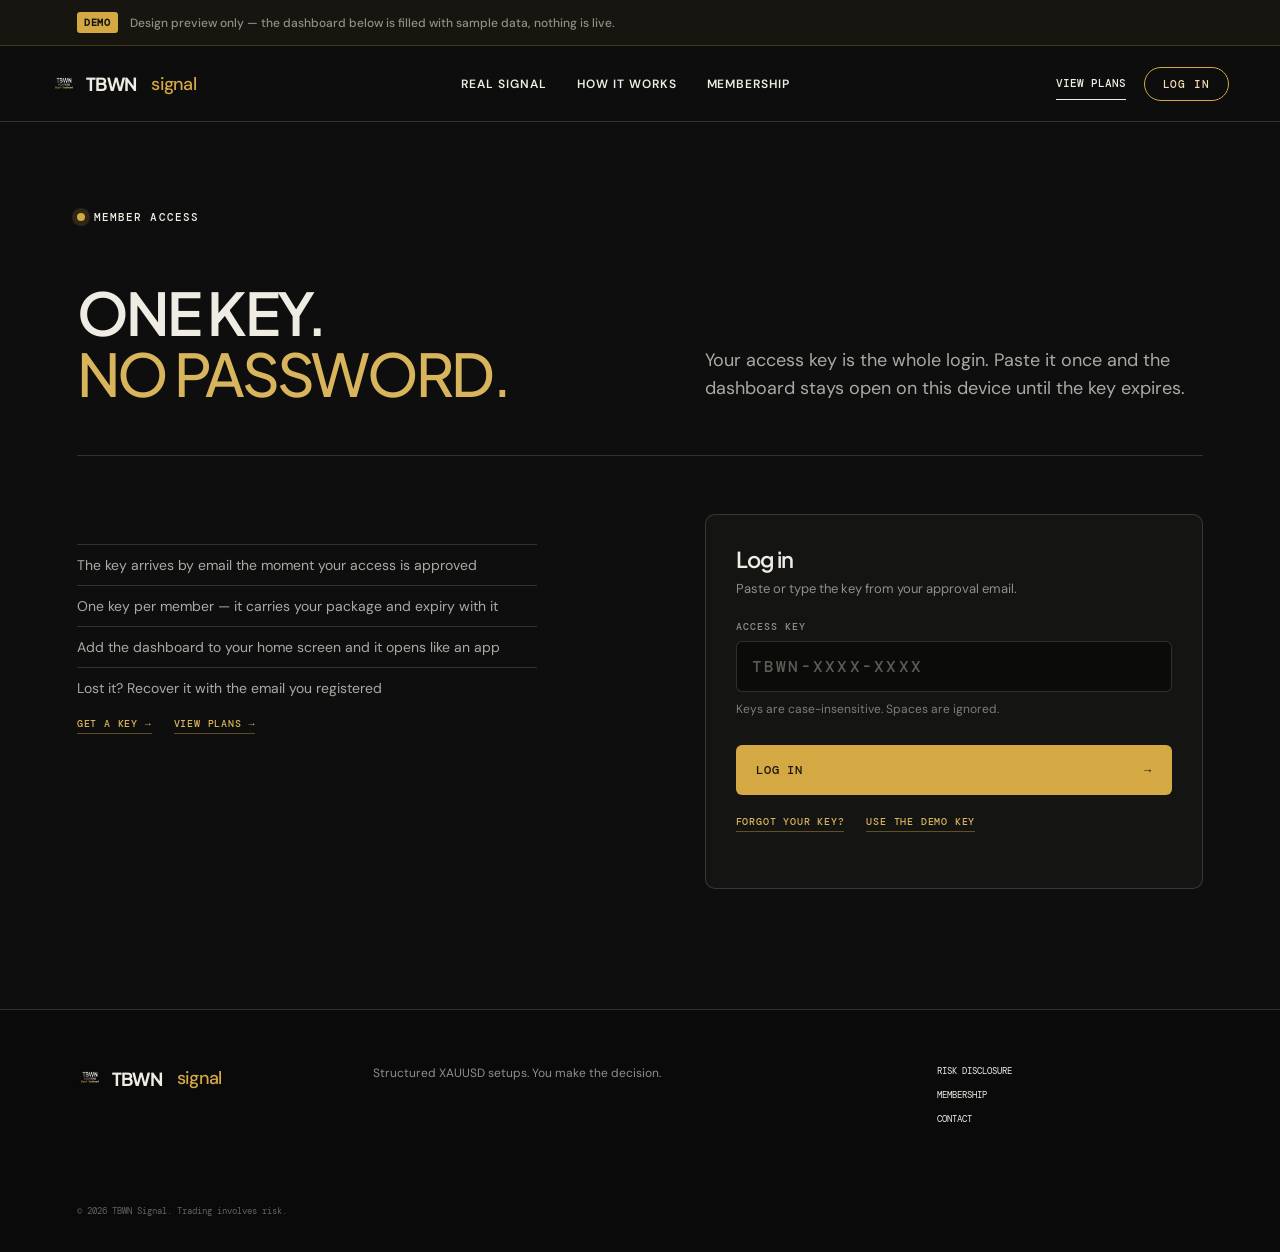
==== access/index.html @ bebda0f0 "feat: member-facing demo pages in the same design language Adds /access (key log-in → the member con" ====
<!doctype html>
<html lang="en">
<head>
  <meta charset="utf-8">
  <meta name="viewport" content="width=device-width, initial-scale=1">
  <meta name="robots" content="noindex">
  <meta name="description" content="Member access to the TBWN Signal dashboard — one key, no password.">
  <title>Member Access — TBWN Signal</title>
  <link rel="preconnect" href="https://fonts.googleapis.com">
  <link rel="preconnect" href="https://fonts.gstatic.com" crossorigin>
  <link rel="stylesheet" href="https://fonts.googleapis.com/css2?family=DM+Mono:wght@400;500&family=DM+Sans:wght@400;500&family=Newsreader:ital@0;1&family=Plus+Jakarta+Sans:wght@500;600;700&display=swap">
  <link rel="stylesheet" href="../assets/site.css">
<style>
/* ── the member console ─────────────────────────────────────────────────────
   Gold stays the chrome accent, exactly as on the landing. Inside the console
   colour carries meaning instead: emerald = live / target reached, red = stop,
   so a member reads outcome before they read words. */
:root{--live:#3ddc97;--stop:#e0644f}
.gate{display:grid;grid-template-columns:1.05fr .95fr;gap:6vw;align-items:start;margin-top:58px}
.gate-copy ul{list-style:none;padding:0;margin:30px 0 0;display:grid;gap:11px;max-width:460px}
.gate-copy li{border-top:1px solid var(--line);padding-top:11px;font-size:14px;color:#a9aba3}
.console{margin-top:16px;border:1px solid var(--line);border-radius:12px;overflow:hidden;background:#0c0c0b}
.console-top{display:flex;align-items:center;justify-content:space-between;gap:18px;padding:16px 20px;border-bottom:1px solid var(--line);font:400 10px DM Mono,monospace;color:#7d7f76}
.console-top b{display:flex;align-items:center;gap:9px;font:600 13px 'Plus Jakarta Sans',sans-serif;letter-spacing:-.02em;color:#efece3}
.console-top b i{width:7px;height:7px;border-radius:50%;background:var(--live);box-shadow:0 0 0 4px rgba(61,220,151,.16)}
.tabs{display:flex;gap:8px;padding:14px 20px;border-bottom:1px solid var(--line);overflow-x:auto}
.tabs button{white-space:nowrap;background:transparent;border:1px solid var(--line);border-radius:999px;padding:9px 17px;font:500 10px DM Mono,monospace;letter-spacing:.08em;text-transform:uppercase;color:#8e9087;cursor:pointer}
.tabs button[aria-selected=true]{background:#d4a843;border-color:#d4a843;color:#17150f}
.panel{display:none;padding:30px 24px 36px}
.panel.open{display:block}
.panel-head{display:flex;align-items:flex-end;justify-content:space-between;gap:20px;flex-wrap:wrap}
.panel-head span{font:500 10px DM Mono,monospace;letter-spacing:.1em;color:#8e9087}
.panel-head h2{font-family:'Plus Jakarta Sans',sans-serif;font-size:26px;letter-spacing:-.035em;font-weight:600;margin:10px 0 0}
.pill-sell{background:rgba(224,100,79,.14);border:1px solid rgba(224,100,79,.5);color:var(--stop);border-radius:999px;padding:7px 15px;font:500 10px DM Mono,monospace;letter-spacing:.1em}
.price-row{display:flex;align-items:flex-end;justify-content:space-between;gap:24px;flex-wrap:wrap;margin-top:28px;padding-bottom:24px;border-bottom:1px solid var(--line)}
.price-row b{display:block;font:500 10px DM Mono,monospace;letter-spacing:.1em;color:#8e9087}
.price-row strong{display:block;margin-top:12px;font-family:'Plus Jakarta Sans',sans-serif;font-size:clamp(40px,5vw,60px);font-weight:600;letter-spacing:-.045em}
.price-row .pips strong{color:var(--live);text-align:right}
.rail{margin-top:30px}
.rail-track{position:relative;height:3px;background:#24241f;border-radius:3px}
.rail-fill{position:absolute;inset:0 62% 0 0;background:var(--live);border-radius:3px}
.rail-track i{position:absolute;top:50%;width:2px;height:11px;background:#3a3a33;transform:translate(-50%,-50%)}
.rail-track i.now{width:13px;height:13px;border-radius:50%;background:#efece3;box-shadow:0 0 0 4px rgba(239,236,227,.12)}
.rail-track i.hit{background:var(--live)}
.rail-track i.stop{background:var(--stop)}
.rail-labels{position:relative;height:14px;margin-top:14px;font:400 9px DM Mono,monospace;color:#7d7f76}
.rail-labels span{position:absolute;transform:translateX(-50%);white-space:nowrap}
.rail-labels span:first-child{transform:none}
.rail-labels span:last-child{transform:translateX(-100%)}
.rail-labels span.hit{color:var(--live)}
.rail-labels span.stop{color:var(--stop)}
.be-note{display:flex;align-items:center;gap:11px;margin-top:26px;border:1px solid rgba(212,168,67,.4);background:rgba(212,168,67,.08);border-radius:8px;padding:14px 16px}
.be-note b{font:500 11px DM Mono,monospace;letter-spacing:.08em;color:#e2bf72}
.be-note small{color:#8e9087;font-size:12px}
.levels{margin:30px 0 0}
.levels div{display:flex;justify-content:space-between;align-items:baseline;gap:18px;padding:15px 0;border-bottom:1px solid var(--line)}
.levels dt{font:500 10px DM Mono,monospace;letter-spacing:.1em;color:#8e9087}
.levels dd{margin:0;text-align:right;font-family:'Plus Jakarta Sans',sans-serif;font-size:21px;font-weight:600;letter-spacing:-.03em;font-variant-numeric:tabular-nums}
.levels dd small{display:block;margin-top:5px;font:400 10px DM Mono,monospace;letter-spacing:.04em;color:#7d7f76}
.levels dd.hit{color:var(--live)}
.levels dd.stop{color:var(--stop)}
.stat-grid{display:grid;grid-template-columns:1fr 1fr;border:1px solid var(--line);border-radius:10px;margin-top:26px;overflow:hidden}
.stat-grid article{padding:24px 22px;border-right:1px solid var(--line)}
.stat-grid article:last-child{border-right:0}
.stat-grid b{font:500 10px DM Mono,monospace;letter-spacing:.1em;color:#8e9087}
.stat-grid strong{display:block;margin-top:12px;font-family:'Plus Jakarta Sans',sans-serif;font-size:clamp(34px,4vw,48px);font-weight:600;letter-spacing:-.045em}
.stat-grid strong.gold{color:#d8b45c}
.mini-grid{display:grid;grid-template-columns:repeat(4,1fr);border:1px solid var(--line);border-top:0;border-radius:0 0 10px 10px;margin-top:-10px;overflow:hidden}
.mini-grid article{padding:18px 20px;border-right:1px solid var(--line)}
.mini-grid article:last-child{border-right:0}
.mini-grid b{font:500 9px DM Mono,monospace;letter-spacing:.1em;color:#8e9087}
.mini-grid strong{display:block;margin-top:8px;font-family:'Plus Jakarta Sans',sans-serif;font-size:24px;font-weight:600;letter-spacing:-.03em}
.mini-grid strong.live{color:var(--live)}
.mini-grid strong.stop{color:var(--stop)}
.bars{margin-top:34px}
.bars h3,.history h3{font:500 10px DM Mono,monospace;letter-spacing:.1em;color:#8e9087;margin:0 0 18px;text-transform:uppercase}
.bar{margin-bottom:15px}
.bar-top{display:flex;justify-content:space-between;font:400 11px DM Mono,monospace;color:#a9aba3}
.bar-track{margin-top:7px;height:4px;background:#1d1d19;border-radius:4px;overflow:hidden}
.bar-track span{display:block;height:100%;background:var(--live);border-radius:4px}
.bar-track span.stop{background:var(--stop)}
.history{margin-top:38px;border-top:1px solid var(--line);padding-top:26px}
.history>div{display:grid;grid-template-columns:64px 1fr auto;gap:18px;align-items:center;padding:13px 0;border-bottom:1px solid var(--line)}
.history i{font:500 9px DM Mono,monospace;letter-spacing:.08em;text-align:center;border:1px solid var(--line);border-radius:4px;padding:5px 0;color:#a9aba3;font-style:normal}
.history b{font:600 14px 'Plus Jakarta Sans',sans-serif}
.history small{display:block;margin-top:3px;font:400 10px DM Mono,monospace;color:#7d7f76}
.history em{font-style:normal;font-family:'Plus Jakarta Sans',sans-serif;font-weight:600;font-size:16px;font-variant-numeric:tabular-nums;color:var(--live)}
.history em.flat{color:#7d7f76}
.planner{display:grid;grid-template-columns:.9fr 1.1fr;gap:5vw;margin-top:28px}
.planner-out{border:1px solid var(--line);border-radius:10px;padding:26px 24px;background:#0f0f0e;align-self:start}
.planner-out div{display:flex;justify-content:space-between;align-items:baseline;gap:16px;padding:14px 0;border-bottom:1px solid var(--line)}
.planner-out div:last-child{border-bottom:0}
.planner-out dt{font:500 10px DM Mono,monospace;letter-spacing:.1em;color:#8e9087}
.planner-out dd{margin:0;font-family:'Plus Jakarta Sans',sans-serif;font-size:22px;font-weight:600;letter-spacing:-.03em;font-variant-numeric:tabular-nums}
.planner-out dd.gold{color:#d8b45c;font-size:32px}
.account-grid{display:grid;grid-template-columns:repeat(3,1fr);border:1px solid var(--line);border-radius:10px;overflow:hidden;margin-top:28px}
.account-grid article{padding:22px;border-right:1px solid var(--line)}
.account-grid article:last-child{border-right:0}
.account-grid b{font:500 10px DM Mono,monospace;letter-spacing:.1em;color:#8e9087}
.account-grid strong{display:block;margin-top:12px;font-family:'Plus Jakarta Sans',sans-serif;font-size:22px;font-weight:600;letter-spacing:-.03em}
.key-row{display:flex;align-items:center;gap:14px;flex-wrap:wrap;margin-top:26px;border:1px solid var(--line);border-radius:10px;padding:18px 20px;background:#0f0f0e}
.key-row code{font:500 17px DM Mono,monospace;letter-spacing:.2em;color:#f0dcae}
.key-row button{margin-left:auto}
.switch-row{display:flex;align-items:center;justify-content:space-between;gap:20px;flex-wrap:wrap;margin-top:18px;border:1px solid var(--line);border-radius:10px;padding:18px 20px}
.switch-row p{margin:0;font-size:13px;color:#8e9087;max-width:440px}
.switch{position:relative;width:52px;height:28px;border-radius:999px;background:#24241f;border:1px solid var(--line);cursor:pointer}
.switch:after{content:'';position:absolute;top:3px;left:3px;width:20px;height:20px;border-radius:50%;background:#7d7f76;transition:.18s}
.switch[aria-checked=true]{background:rgba(61,220,151,.2);border-color:rgba(61,220,151,.55)}
.switch[aria-checked=true]:after{left:27px;background:var(--live)}
@media(max-width:900px){.gate,.planner{grid-template-columns:1fr;gap:34px}.stat-grid,.account-grid{grid-template-columns:1fr}.stat-grid article,.account-grid article{border-right:0;border-bottom:1px solid var(--line)}.mini-grid{grid-template-columns:1fr 1fr}.mini-grid article:nth-child(2){border-right:0}.panel{padding:24px 18px 30px}}
</style>
</head>
<body>
  <div class="demo-strip"><b>DEMO</b> <span>Design preview only — the dashboard below is filled with sample data, nothing is live.</span></div>
  <header class="site-header">
    <a class="brand" href="../" aria-label="TBWN home"><img src="../assets/tbwn-logo-nav.png" alt=""> TBWN<span>signal</span></a>
    <nav aria-label="Main navigation">
      <a href="../#signal">Real signal</a><a href="../#process">How it works</a><a href="../membership/">Membership</a>
    </nav>
    <div class="nav-actions">
      <a class="nav-cta" href="../#plans">View plans</a>
      <a class="nav-login" href="./">Log in</a>
    </div>
  </header>

  <main class="page">
    <!-- ── the gate ─────────────────────────────────────────────────────── -->
    <section id="gate">
      <div class="page-head">
        <div>
          <div class="eyebrow"><i></i> MEMBER ACCESS</div>
          <h1>ONE KEY.<br><em>NO PASSWORD.</em></h1>
        </div>
        <p>Your access key is the whole login. Paste it once and the dashboard stays open on this device until the key expires.</p>
      </div>

      <div class="gate">
        <div class="gate-copy">
          <ul>
            <li>The key arrives by email the moment your access is approved</li>
            <li>One key per member — it carries your package and expiry with it</li>
            <li>Add the dashboard to your home screen and it opens like an app</li>
            <li>Lost it? Recover it with the email you registered</li>
          </ul>
          <div class="inline-links">
            <a href="../membership/">Get a key →</a>
            <a href="../#plans">View plans →</a>
          </div>
        </div>

        <form class="card" id="login">
          <h2>Log in</h2>
          <p>Paste or type the key from your approval email.</p>
          <div class="field">
            <label for="key">Access key</label>
            <input class="mono" id="key" name="key" placeholder="TBWN-XXXX-XXXX" autocomplete="off" spellcheck="false">
            <small class="hint">Keys are case-insensitive. Spaces are ignored.</small>
          </div>
          <button class="btn-gold" type="submit">Log in <span>→</span></button>
          <div class="inline-links">
            <a href="#" id="forgot">Forgot your key?</a>
            <a href="#" id="usedemo">Use the demo key</a>
          </div>
          <p class="note" id="msg"></p>
        </form>
      </div>
    </section>

    <!-- ── the console ──────────────────────────────────────────────────── -->
    <section id="app" hidden>
      <div class="page-head">
        <div>
          <div class="eyebrow"><i></i> SIGNED IN — DIAMOND · 22 TRADING DAYS</div>
          <h1>XAUUSD,<br><em>ON THE RECORD.</em></h1>
        </div>
        <p>Everything a member sees after logging in: the live setup, the full performance record, the risk planner and the account itself.</p>
      </div>

      <div class="console">
        <div class="console-top">
          <b><i></i> TBWN SIGNAL · XAUUSD</b>
          <span>LAST SYNC 08:25:39 · NEXT SETUP 06:03</span>
        </div>
        <div class="tabs" role="tablist">
          <button role="tab" aria-selected="true" data-tab="signal">Signal</button>
          <button role="tab" aria-selected="false" data-tab="performance">Performance</button>
          <button role="tab" aria-selected="false" data-tab="planner">Planner</button>
          <button role="tab" aria-selected="false" data-tab="account">Account</button>
        </div>

        <!-- Signal -->
        <div class="panel open" data-panel="signal">
          <div class="panel-head">
            <div><span>XAUUSD · SCALPING</span><h2>Sell setup confirmed</h2></div>
            <span class="pill-sell">SELL</span>
          </div>
          <div class="price-row">
            <div><b>LIVE PRICE</b><strong>4361.19</strong></div>
            <div class="pips"><b>RUNNING PIPS</b><strong>+75.6</strong></div>
          </div>
          <div class="rail">
            <div class="rail-track">
              <div class="rail-fill"></div>
              <i class="stop" style="left:0"></i><i style="left:22%"></i><i class="hit" style="left:38%"></i>
              <i class="now" style="left:38%"></i><i style="left:68%"></i><i style="left:100%"></i>
            </div>
            <div class="rail-labels"><span class="stop" style="left:0">SL</span><span style="left:22%">ENTRY</span><span class="hit" style="left:38%">TP1 ✓</span><span style="left:68%">TP2</span><span style="left:100%">TP3</span></div>
          </div>
          <div class="be-note"><b>BE LEVEL HIT</b><small>Lock break-even, then trail.</small></div>
          <dl class="levels">
            <div><dt>ENTRY</dt><dd>4368.75</dd></div>
            <div><dt>TP1</dt><dd class="hit">4362.13<small>HIT · LOCK BE</small></dd></div>
            <div><dt>TP2</dt><dd>4355.52<small>RANGE 56.7 PIPS</small></dd></div>
            <div><dt>TP3</dt><dd>4348.90<small>RANGE 122.9 PIPS</small></dd></div>
            <div><dt>STOP LOSS</dt><dd class="stop">4381.98<small>RISK 207.9 PIPS</small></dd></div>
          </dl>
          <p class="note">Tap any level to copy it into your platform. One setup is active at a time — a new one replaces it and the old one moves into the record.</p>
        </div>

        <!-- Performance -->
        <div class="panel" data-panel="performance">
          <div class="panel-head">
            <div><span>THIS WEEK · 20–23 SEPTEMBER</span><h2>The record, counted the same way</h2></div>
            <span style="font:400 10px DM Mono,monospace;color:#7d7f76">DAY · WEEK · MONTH · CUSTOM</span>
          </div>
          <div class="stat-grid">
            <article><b>WIN RATE</b><strong>95.9%</strong></article>
            <article><b>TOTAL PIPS</b><strong class="gold">3,251.3</strong></article>
          </div>
          <div class="mini-grid">
            <article><b>SIGNALS</b><strong>104</strong></article>
            <article><b>TP</b><strong class="live">18</strong></article>
            <article><b>BE</b><strong>52</strong></article>
            <article><b>SL</b><strong class="stop">3</strong></article>
          </div>
          <div class="bars">
            <h3>Outcome distribution</h3>
            <div class="bar"><div class="bar-top"><span>TP1</span><span>14.4%</span></div><div class="bar-track"><span style="width:14.4%"></span></div></div>
            <div class="bar"><div class="bar-top"><span>TP2</span><span>2.9%</span></div><div class="bar-track"><span style="width:2.9%"></span></div></div>
            <div class="bar"><div class="bar-top"><span>TP3</span><span>0.0%</span></div><div class="bar-track"><span style="width:0.6%"></span></div></div>
            <div class="bar"><div class="bar-top"><span>BE</span><span>50.0%</span></div><div class="bar-track"><span style="width:50%"></span></div></div>
            <div class="bar"><div class="bar-top"><span>SL</span><span>2.9%</span></div><div class="bar-track"><span class="stop" style="width:2.9%"></span></div></div>
          </div>
          <div class="history">
            <h3>Signal history — 10 of 104</h3>
            <div><i>BUY</i><div><b>TP1</b><small>23/09/26 · 11:30</small></div><em>+56.8</em></div>
            <div><i>BUY</i><div><b>TP1</b><small>23/09/26 · 11:00</small></div><em>+57.5</em></div>
            <div><i>BUY</i><div><b>EXPIRED</b><small>23/09/26 · 10:30</small></div><em class="flat">+0.0</em></div>
            <div><i>SELL</i><div><b>BREAK-EVEN</b><small>23/09/26 · 09:30</small></div><em>+41.2</em></div>
            <div><i>SELL</i><div><b>TP2</b><small>22/09/26 · 20:00</small></div><em>+88.4</em></div>
          </div>
          <p class="note">Break-even is booked at 80% of the peak the trade reached, so a trade that ran and came back still shows what it gave you. Expired setups count neither way.</p>
        </div>

        <!-- Planner -->
        <div class="panel" data-panel="planner">
          <div class="panel-head">
            <div><span>RISK PLANNER</span><h2>Your risk, already calculated</h2></div>
          </div>
          <div class="planner">
            <div>
              <div class="field"><label for="bal">Account balance (USD)</label><input id="bal" type="number" value="5000" min="0" step="100"></div>
              <div class="field"><label for="risk">Risk per trade (%)</label><input id="risk" type="number" value="1" min="0.1" max="10" step="0.1"></div>
              <p class="note">The stop distance comes from the live setup — 207.9 pips on the current SELL — so the numbers move with the signal, not with a calculator you keep somewhere else.</p>
            </div>
            <dl class="planner-out">
              <div><dt>LOT SIZE</dt><dd class="gold" id="lots">0.02</dd></div>
              <div><dt>RISK BUDGET</dt><dd id="riskamt">$50.00</dd></div>
              <div><dt>VALUE PER PIP</dt><dd id="perpip">$0.20</dd></div>
              <div><dt>AT STOP · 207.9 PIPS</dt><dd id="atsl">&minus;$41.58</dd></div>
              <div><dt>AT TP1 · 65.4 PIPS</dt><dd id="attp">+$13.08</dd></div>
            </dl>
          </div>
        </div>

        <!-- Account -->
        <div class="panel" data-panel="account">
          <div class="panel-head">
            <div><span>ACCOUNT</span><h2>Key, package and alerts</h2></div>
          </div>
          <div class="account-grid">
            <article><b>PACKAGE</b><strong>Diamond · 22 days</strong></article>
            <article><b>ACCESS EXPIRES</b><strong>21 Oct 2026</strong></article>
            <article><b>SESSION</b><strong>This device</strong></article>
          </div>
          <div class="key-row">
            <span style="font:500 10px DM Mono,monospace;letter-spacing:.1em;color:#8e9087">ACCESS KEY</span>
            <code id="keyout">•••• •••• ••••</code>
            <button class="btn-ghost" type="button" id="reveal">Show key</button>
          </div>
          <div class="switch-row">
            <div><strong style="font:600 15px 'Plus Jakarta Sans',sans-serif">Signal alerts</strong><p>A push the moment a setup opens, and again when it reaches a target.</p></div>
            <div class="switch" role="switch" aria-checked="true" tabindex="0" id="notif"></div>
          </div>
          <div class="switch-row">
            <div><strong style="font:600 15px 'Plus Jakarta Sans',sans-serif">Renew access</strong><p>Extend the current key — days are added to what is left, never reset.</p></div>
            <a class="btn-ghost" href="../#plans">Renew →</a>
          </div>
          <p class="note">Logging out clears the key from this device only. The key itself stays valid until it expires.</p>
        </div>
      </div>

      <div class="inline-links" style="margin-top:28px">
        <a href="#" id="logout">Log out of the demo</a>
        <a href="../">Back to the landing →</a>
      </div>
    </section>
  </main>

  <footer><a class="brand" href="../"><img src="../assets/tbwn-logo-nav.png" alt=""> TBWN<span>signal</span></a><p>Structured XAUUSD setups. You make the decision.</p><div><a href="../#transparency">Risk disclosure</a><a href="../membership/">Membership</a><a href="mailto:hello@tbwnsignal.com">Contact</a></div><small>© 2026 TBWN Signal. Trading involves risk.</small></footer>

<script>
const gate = document.getElementById('gate');
const app = document.getElementById('app');
const msg = document.getElementById('msg');
const keyInput = document.getElementById('key');
const DEMO_KEY = 'TBWN-DEMO-2026';

const openApp = () => { gate.hidden = true; app.hidden = false; window.scrollTo({ top: 0 }); };

document.getElementById('login').addEventListener('submit', (e) => {
  e.preventDefault();
  if (!keyInput.value.trim()) { msg.textContent = 'Enter a key — any value opens the demo.'; keyInput.focus(); return; }
  msg.textContent = 'Validating...';
  setTimeout(openApp, 420);
});
document.getElementById('usedemo').addEventListener('click', (e) => { e.preventDefault(); keyInput.value = DEMO_KEY; msg.textContent = 'Validating...'; setTimeout(openApp, 420); });
document.getElementById('forgot').addEventListener('click', (e) => { e.preventDefault(); msg.textContent = 'In the live app this asks for your registered email and sends the key back to it.'; });
document.getElementById('logout').addEventListener('click', (e) => { e.preventDefault(); app.hidden = true; gate.hidden = false; msg.textContent = ''; keyInput.value = ''; window.scrollTo({ top: 0 }); });

// tabs
document.querySelectorAll('.tabs button').forEach((btn) => {
  btn.addEventListener('click', () => {
    document.querySelectorAll('.tabs button').forEach((b) => b.setAttribute('aria-selected', String(b === btn)));
    document.querySelectorAll('.panel').forEach((p) => p.classList.toggle('open', p.dataset.panel === btn.dataset.tab));
  });
});

// planner — XAUUSD: 1 lot moves $1 per 0.01 move (10 pips of 0.01 = $10 per "pip" of 0.1)
const STOP_PIPS = 207.9;
const TP1_PIPS = 65.4;
const money = (n) => '$' + n.toLocaleString('en-US', { minimumFractionDigits: 2, maximumFractionDigits: 2 });
const recalc = () => {
  const bal = Number(document.getElementById('bal').value) || 0;
  const pct = Number(document.getElementById('risk').value) || 0;
  const riskAmt = bal * (pct / 100);
  // Round to a lot the platform will actually accept, then quote every other
  // figure from THAT lot — otherwise the page promises a risk you can't place.
  const lots = Math.max(0.01, Math.floor((riskAmt / (STOP_PIPS * 10)) * 100) / 100);
  const perPip = lots * 10;
  document.getElementById('riskamt').textContent = money(riskAmt);
  document.getElementById('lots').textContent = lots.toFixed(2);
  document.getElementById('perpip').textContent = money(perPip);
  document.getElementById('atsl').textContent = '\u2212' + money(perPip * STOP_PIPS);
  document.getElementById('attp').textContent = '+' + money(perPip * TP1_PIPS);
};
document.getElementById('bal').addEventListener('input', recalc);
document.getElementById('risk').addEventListener('input', recalc);
recalc();

// account
document.getElementById('reveal').addEventListener('click', (e) => {
  const out = document.getElementById('keyout');
  const hidden = out.textContent.includes('•');
  out.textContent = hidden ? DEMO_KEY : '•••• •••• ••••';
  e.currentTarget.textContent = hidden ? 'Hide key' : 'Show key';
});
const notif = document.getElementById('notif');
const toggle = () => notif.setAttribute('aria-checked', notif.getAttribute('aria-checked') === 'true' ? 'false' : 'true');
notif.addEventListener('click', toggle);
notif.addEventListener('keydown', (e) => { if (e.key === ' ' || e.key === 'Enter') { e.preventDefault(); toggle(); } });
</script>
</body>
</html>
---- assets/site.css ----
:root{--ink:#10110f;--paper:#ebe9df;--soft:#d7d3c5;--acid:#a7c879;--muted:#7b7b70;--line:rgba(16,17,15,.18)}*{box-sizing:border-box}html{scroll-behavior:smooth}body{margin:0;background:var(--paper);color:var(--ink);font-family:Manrope,Arial,sans-serif;font-size:16px;overflow-x:hidden}a{color:inherit;text-decoration:none}.site-header{position:sticky;top:0;z-index:20;height:76px;padding:0 4vw;display:flex;align-items:center;justify-content:space-between;background:rgba(235,233,223,.92);backdrop-filter:blur(16px);border-bottom:1px solid var(--line)}.brand{font-size:19px;font-weight:700;letter-spacing:-.06em}.brand span{font-family:Newsreader,serif;font-weight:400;font-style:italic;margin-left:5px;color:#667b50}.site-header nav{display:flex;gap:30px;font-size:12px;font-weight:600;text-transform:uppercase;letter-spacing:.08em}.site-header nav a:hover{opacity:.55}.nav-cta{font:500 11px DM Mono,monospace;text-transform:uppercase;border-bottom:1px solid;padding:9px 0}.section-pad{padding:120px 6vw}.eyebrow,.section-intro>span,.section-intro>div>span,.transparency-copy>span{font:500 11px DM Mono,monospace;letter-spacing:.1em}.eyebrow{display:flex;align-items:center;gap:9px;margin-bottom:58px}.eyebrow i{display:block;width:8px;height:8px;border-radius:50%;background:#718c56;box-shadow:0 0 0 5px rgba(113,140,86,.14)}.hero{min-height:calc(100vh - 76px);display:flex;flex-direction:column;justify-content:center}.hero-grid{display:grid;grid-template-columns:1.05fr .95fr;gap:7vw;align-items:end}.hero h1,.section-intro h2,.transparency h2,.closing h2{margin:0;font-size:clamp(52px,6.3vw,104px);line-height:.87;letter-spacing:-.067em;font-weight:700}.hero h1 em,.section-intro h2 em,.closing h2 em{font-family:Newsreader,serif;font-weight:400}.hero-copy>p{max-width:600px;margin:42px 0 32px;font-size:20px;line-height:1.55}.button{display:inline-flex;align-items:center;justify-content:space-between;gap:45px;background:var(--ink);color:var(--paper);padding:17px 19px 17px 22px;font:500 12px DM Mono,monospace;text-transform:uppercase}.button:hover span{transform:translateX(5px)}.button span{transition:.2s}.micro-strip{display:flex;gap:20px;margin-top:55px;font:500 9px DM Mono,monospace;letter-spacing:.05em}.micro-strip span+span:before{content:'/';margin-right:20px;color:#999}.terminal-wrap{background:var(--ink);color:#e8e6dc;border-radius:2px;box-shadow:0 25px 70px rgba(0,0,0,.18)}.terminal-top,.terminal-data{display:flex;justify-content:space-between;align-items:center;padding:16px 18px;font:400 10px DM Mono,monospace;border-bottom:1px solid #2b2d29}.status{color:var(--acid)}.chart{height:300px;position:relative;background:linear-gradient(rgba(255,255,255,.035) 1px,transparent 1px),linear-gradient(90deg,rgba(255,255,255,.035) 1px,transparent 1px);background-size:100% 50px,70px 100%}.chart svg{position:absolute;inset:15px 0 0;width:100%;height:85%}.chart polyline{fill:none;stroke:var(--acid);stroke-width:2}.chart .area{fill:url(#fade)}.level{position:absolute;right:8px;padding:3px 5px;font:500 8px DM Mono;background:var(--ink);color:#a4a69f}.level:before{content:'';position:absolute;right:100%;top:50%;width:460px;border-top:1px dashed currentColor;opacity:.3}.l1{top:13%;color:var(--acid)}.l2{top:31%;color:var(--acid)}.l3{top:58%}.l4{top:80%;color:#d6856d}.terminal-data{border-top:1px solid #2b2d29;border-bottom:0}.terminal-data div{display:flex;flex-direction:column;gap:5px}.terminal-data small{color:#777b71}.demo-note{padding:11px 18px;background:#1a1c18;color:#777b71;font:400 8px DM Mono}.section-intro{max-width:960px}.section-intro h2{margin-top:35px}.section-intro>p{max-width:510px;font-size:18px;line-height:1.6;margin-top:28px}.receive{border-top:1px solid var(--line)}.receive-grid{display:grid;grid-template-columns:repeat(5,1fr);margin:80px 0 50px;border-top:1px solid var(--line);border-bottom:1px solid var(--line)}.receive-grid article{padding:24px 22px 50px;border-right:1px solid var(--line)}.receive-grid article:last-child{border:0}.receive-grid b{font:500 12px DM Mono}.receive-grid p{color:#55564f;font-size:13px;line-height:1.6}.text-link{display:inline-flex;gap:34px;border-bottom:1px solid;padding:10px 0;font:500 11px DM Mono;text-transform:uppercase}.proof{background:var(--ink);color:#dfddd3}.horizontal{max-width:none;display:flex;justify-content:space-between;align-items:end}.horizontal>p{max-width:440px;color:#9b9b91;margin:0}.proof-grid{display:grid;grid-template-columns:1.2fr .8fr;gap:7vw;margin-top:85px}.dashboard-card{border:1px solid #34362f;background:#141512}.dash-head,.dash-foot{display:flex;justify-content:space-between;padding:18px;font:400 9px DM Mono;color:#777b71}.dash-head{border-bottom:1px solid #34362f}.dash-chart{height:430px;position:relative;background:linear-gradient(rgba(255,255,255,.03) 1px,transparent 1px),linear-gradient(90deg,rgba(255,255,255,.03) 1px,transparent 1px);background-size:100% 54px,70px 100%;overflow:hidden}.candle{position:absolute;width:9px;background:#9cab89;bottom:20%;height:26%;box-shadow:0 -25px 0 -4px #9cab89,0 29px 0 -4px #9cab89}.c1{left:10%;height:18%}.c2{left:20%;height:35%;bottom:18%}.c3{left:31%;height:28%;bottom:32%}.c4{left:43%;height:42%;bottom:28%}.c5{left:54%;height:25%;bottom:50%}.c6{left:65%;height:48%;bottom:39%}.c7{left:76%;height:32%;bottom:59%}.c8{left:87%;height:50%;bottom:48%}.entry-line,.tp-line,.sl-line{position:absolute;left:0;right:0;border-top:1px dashed #777;font:400 8px DM Mono;text-align:right;padding-right:10px}.entry-line{top:58%}.tp-line{top:27%;color:var(--acid);border-color:var(--acid)}.sl-line{top:78%;color:#c67562;border-color:#c67562}.dash-foot{border-top:1px solid #34362f}.dash-foot b{color:#bbbdb4}.signal-sheet{position:relative}.demo-badge{display:inline-block;background:#d2ad54;color:#191815;padding:7px 9px;font:500 9px DM Mono}.signal-title{border-bottom:1px solid #34362f;padding:23px 0}.signal-title h3{font-size:42px;margin:0 0 12px}.signal-title span{display:block;color:#7d7f76;font:400 10px DM Mono;line-height:1.7}.signal-sheet dl{margin:0}.signal-sheet dl div{display:flex;justify-content:space-between;padding:13px 0;border-bottom:1px solid #292b27}.signal-sheet dt{font:400 10px DM Mono;color:#888a82}.signal-sheet dd{margin:0}.outcome{padding:24px 0 30px}.outcome small{font:400 9px DM Mono;color:#888a82}.outcome p{color:#bbbdb4}.transparency{background:#a6c179;display:grid;grid-template-columns:1fr 1fr;gap:5vw;position:relative;overflow:hidden}.risk-word{font-size:25vw;font-weight:700;line-height:.7;letter-spacing:-.1em;transform:rotate(-90deg) translate(-18%,15%);opacity:.12;white-space:nowrap}.transparency-copy{max-width:630px}.transparency h2{margin:30px 0}.transparency blockquote{font:400 26px/1.35 Newsreader,serif;margin:45px 0;padding-left:25px;border-left:1px solid}.transparency p{line-height:1.7}.button.light{background:var(--paper);color:var(--ink);margin-top:20px}.steps{display:grid;grid-template-columns:repeat(4,1fr);margin-top:75px;border-top:1px solid var(--line)}.steps article{padding:23px 28px 50px 0;border-right:1px solid var(--line);margin-right:28px}.steps article:last-child{border:0}.steps i{font:400 10px DM Mono;color:#777}.steps h3{margin-top:40px;font-size:16px}.steps p{font-size:13px;line-height:1.6;color:#55564f}.manifesto{margin-top:80px;border-top:1px solid;border-bottom:1px solid;padding:40px 0;font-size:clamp(20px,2.7vw,42px);font-weight:700;letter-spacing:-.04em}.manifesto em{font-family:Newsreader;font-weight:400}.pricing{background:#d6d2c5}.plans{display:grid;grid-template-columns:repeat(3,1fr);margin-top:80px}.plans article{position:relative;border:1px solid var(--ink);padding:38px;min-height:420px;display:flex;flex-direction:column;margin-right:-1px}.plans article>span{font:500 11px DM Mono}.plans h3{font-size:70px;margin:45px 0 0;letter-spacing:-.06em}.plans h3 small{font:400 9px DM Mono;letter-spacing:0}.plans strong{font:400 28px Newsreader}.plans p{color:#55564f}.plans a{margin-top:auto;background:var(--ink);color:var(--paper);padding:16px;font:500 10px DM Mono;text-transform:uppercase}.plans .featured{background:var(--ink);color:var(--paper)}.plans .featured p{color:#aaa}.plans .featured a{background:var(--acid);color:var(--ink)}.value-callout{position:absolute;top:-32px;left:-1px;right:-1px;height:32px;padding:9px;background:var(--acid);color:var(--ink);font:500 9px DM Mono;text-align:center}.closing{text-align:center}.closing>span{font:500 10px DM Mono}.closing h2{margin:35px auto 55px;max-width:1100px;font-size:clamp(46px,6vw,90px)}footer{padding:55px 6vw 35px;background:var(--ink);color:var(--paper);display:grid;grid-template-columns:1fr 2fr 1fr;gap:30px;align-items:start}footer p{margin:0;color:#8e9087;font-size:12px}footer>div{display:flex;flex-direction:column;gap:12px;font:400 9px DM Mono;text-transform:uppercase}footer small{grid-column:1/-1;margin-top:50px;color:#62645d;font:400 9px DM Mono}
@media(max-width:900px){.site-header nav{display:none}.section-pad{padding:90px 6vw}.hero-grid,.proof-grid,.transparency{grid-template-columns:1fr}.terminal-wrap{margin-top:30px}.receive-grid{grid-template-columns:1fr 1fr}.receive-grid article{border-bottom:1px solid var(--line)}.horizontal{display:block}.horizontal>p{margin-top:30px}.risk-word{display:none}.steps{grid-template-columns:1fr 1fr}.plans{grid-template-columns:1fr;gap:35px}.plans article{min-height:340px}.value-callout{top:-32px}footer{grid-template-columns:1fr 1fr}}@media(max-width:560px){.hero h1{font-size:48px}.hero-copy>p{font-size:17px}.micro-strip{flex-wrap:wrap}.micro-strip span+span:before{display:none}.chart,.dash-chart{height:250px}.receive-grid,.steps{grid-template-columns:1fr}.receive-grid article,.steps article{border-right:0}.transparency{padding-top:75px}.plans h3{font-size:58px}footer{grid-template-columns:1fr}}

/* Softer professional typography */
body{font-family:'DM Sans',Arial,sans-serif}
.brand{font-family:'Plus Jakarta Sans',sans-serif;font-size:18px;letter-spacing:-.04em}
.brand span{font-family:'DM Sans',sans-serif;font-weight:500;font-style:normal;margin-left:6px}
.hero h1,.section-intro h2,.transparency h2,.closing h2{font-family:'Plus Jakarta Sans',sans-serif;font-size:clamp(44px,5.1vw,78px);line-height:1.02;letter-spacing:-.045em;font-weight:600}
.hero h1 em,.section-intro h2 em,.closing h2 em{font-family:'Plus Jakarta Sans',sans-serif;font-weight:500;font-style:normal;color:#687d52}
.hero-copy>p{margin-top:38px;font-size:19px;line-height:1.6}
.button{border-radius:6px}
.terminal-wrap{border-radius:10px;overflow:hidden}
.transparency blockquote{font:500 23px/1.5 'DM Sans',sans-serif}
.manifesto{font-family:'Plus Jakarta Sans',sans-serif;font-size:clamp(19px,2.3vw,34px);font-weight:600;letter-spacing:-.025em;line-height:1.35}
.manifesto em{font-family:'DM Sans',sans-serif;font-weight:400;font-style:normal}
.plans strong{font:500 27px 'DM Sans',sans-serif}
@media(max-width:560px){.hero h1{font-size:39px;line-height:1.08}}

/* ── TBWN theme ──────────────────────────────────────────────────────────────
   Snid's layout and voice, TBWN's colours. The reference ran cream + olive on
   a light ground; TBWN is black, gold and chrome, so the page is inverted:
   dark ground, one light interlude, one gold block. Structure untouched. */
:root{
  --paper:#0e0e0e;           /* the ground */
  --ink:#efece3;             /* inverted blocks + buttons */
  --soft:#1a1a19;
  --acid:#d4a843;            /* gold replaces the olive accent */
  --muted:#8e9087;
  --line:rgba(239,236,227,.16);
}
body{background:var(--paper);color:#efece3}
.site-header{background:rgba(14,14,14,.9);border-bottom:1px solid var(--line)}
.brand{display:flex;align-items:center;gap:9px}
.brand img{height:26px;width:auto;display:block}
.brand span{color:#d4a843;font-family:'DM Sans',sans-serif;font-style:normal;font-weight:500}
.eyebrow i{background:#d4a843;box-shadow:0 0 0 5px rgba(212,168,67,.16)}
.hero h1 em,.section-intro h2 em,.closing h2 em{color:#d8b45c}
.hero-copy>p,.section-intro>p{color:#a9aba3}
.button{background:var(--ink);color:#12120f}
.button.gold{background:#d4a843;color:#12120f}
.micro-strip{color:#8e9087}
.terminal-wrap{background:#000;box-shadow:0 25px 70px rgba(0,0,0,.6);border:1px solid #23231f}
.chart polyline{stroke:#d4a843}
.level.l1,.level.l2{color:#d4a843}
.receive-grid article p,.steps p{color:#96988f}
.receive-grid,.receive-grid article,.steps,.steps article{border-color:var(--line)}
/* the one light interlude */
.proof{background:#efece3;color:#16160f}
.proof .section-intro h2 em{color:#8a6a18}
.proof .horizontal>p{color:#55564f}
.proof .shots-copy li{border-color:rgba(20,20,15,.16);color:#3f4038}
.proof .shots-copy h3,.proof .tablet-shot h3{color:#16160f}
.proof .text-link{color:#16160f}
.proof .signal-title h3{color:#16160f}
.dashboard-card{background:#0d0d0c;border-color:#26261f}
.candle{background:#d4a843;box-shadow:0 -25px 0 -4px #d4a843,0 29px 0 -4px #d4a843}
.tp-line{color:#d4a843;border-color:#d4a843}
.demo-badge{background:#d4a843;color:#17150f}
.signal-title h3{color:#efece3}
.text-link{color:inherit}
/* the accent block */
.transparency{background:#d4a843;color:#15140f}
.transparency blockquote,.transparency p{color:#221f16}
.transparency h2 em{color:#3a3116}
.button.light{background:#12120f;color:#efece3}
.manifesto{border-color:var(--line)}
.manifesto em{color:#d8b45c}
/* pricing band */
.pricing{background:#151517}
.plans article{border-color:var(--line)}
.plans p{color:#96988f}
.plans a{background:var(--ink);color:#12120f}
.plans .featured{background:#efece3;color:#16160f}
.plans .featured p{color:#55564f}
.plans .featured a{background:#d4a843;color:#17150f}
.value-callout{background:#d4a843;color:#17150f}
.plans strong{color:#d8b45c}
/* nav: plans + member log in */
.nav-actions{display:flex;align-items:center;gap:18px}
.nav-login{border:1px solid #d4a843;color:#f0dcae;border-radius:999px;padding:9px 18px;font:500 11px DM Mono,monospace;text-transform:uppercase;letter-spacing:.08em;transition:background .18s ease,color .18s ease}
.nav-login:hover{background:#d4a843;color:#17150f}
@media(max-width:560px){.nav-actions{gap:12px}.nav-cta{display:none}.nav-login{padding:8px 14px;font-size:10px}}
/* hero shots */
.hero-shots{display:flex;align-items:flex-end;justify-content:center}
.hero-shots img{filter:drop-shadow(0 34px 70px rgba(0,0,0,.72))}
.hero-shots img.a{height:452px;position:relative;z-index:2;margin-left:-78px}
.hero-shots img.b{height:500px}
@media(max-width:900px){.hero-shots{margin-top:46px}.hero-shots img.a{height:316px;margin-left:-58px}.hero-shots img.b{height:350px}}
/* product shots */
.shots{display:grid;grid-template-columns:1.05fr .95fr;gap:6vw;align-items:center;margin-top:80px}
.shots-phones{display:flex;align-items:flex-end;justify-content:center}
.shots-phones img{filter:drop-shadow(0 30px 60px rgba(0,0,0,.6))}
.shots-phones img.a{height:420px;position:relative;z-index:2}
.shots-phones img.b{height:484px;margin-left:-30px}
.shots-copy h3{font-family:'Plus Jakarta Sans',sans-serif;font-size:clamp(28px,3vw,44px);letter-spacing:-.04em;margin:18px 0 0}
.shots-copy ul{list-style:none;padding:0;margin:26px 0 0;display:grid;gap:10px}
.shots-copy li{border-top:1px solid var(--line);padding-top:10px;font-size:14px;color:#a9aba3}
.tablet-shot{margin-top:70px;border-top:1px solid var(--line);padding-top:60px;text-align:center}
.tablet-shot img{width:100%;max-width:980px;filter:drop-shadow(0 30px 70px rgba(0,0,0,.6))}
/* the record */
.record-grid{display:grid;grid-template-columns:repeat(4,1fr);border-top:1px solid var(--line);border-bottom:1px solid var(--line);margin-top:70px}
.record-grid article{padding:26px 22px 44px;border-right:1px solid var(--line)}
.record-grid article:last-child{border-right:0}
.record-grid b{display:block;font:500 11px DM Mono,monospace;color:#8e9087;letter-spacing:.1em}
.record-grid strong{display:block;margin-top:14px;font-family:'Plus Jakarta Sans',sans-serif;font-size:40px;font-weight:600;letter-spacing:-.04em;color:#efece3}
.record-grid strong.gold{color:#d8b45c}
.record-grid small{display:block;margin-top:10px;font-size:12px;color:#7d7f76;line-height:1.6}
.record-note{margin-top:26px;font-size:12px;color:#7d7f76;line-height:1.7;max-width:760px}
footer{background:#0a0a0a;color:#efece3;border-top:1px solid var(--line)}
@media(max-width:900px){.shots{grid-template-columns:1fr}.record-grid{grid-template-columns:repeat(2,1fr)}.record-grid article:nth-child(2){border-right:0}.shots-phones img.a{height:300px}.shots-phones img.b{height:346px;margin-left:-20px}}

[hidden]{display:none!important}

/* ── shared page furniture (used by /access and /membership) ────────────────
   The landing is built from full-bleed editorial sections; the member-facing
   pages are forms and panels. They borrow the same ramp: mono eyebrow, Plus
   Jakarta headline, hairline rules, gold as the only chrome accent. */
.page{padding:88px 6vw 120px;max-width:1280px;margin:0 auto}
.page-head{display:grid;grid-template-columns:1.05fr .95fr;gap:6vw;align-items:end;border-bottom:1px solid var(--line);padding-bottom:52px}
.page-head h1{font-family:'Plus Jakarta Sans',sans-serif;font-size:clamp(38px,4.6vw,68px);line-height:1.03;letter-spacing:-.045em;font-weight:600;margin:22px 0 0}
.page-head h1 em{font-style:normal;font-weight:500;color:#d8b45c}
.page-head p{margin:0;color:#a9aba3;font-size:18px;line-height:1.6}
.card{border:1px solid var(--line);background:#141413;border-radius:10px;padding:30px}
.card>h2{font-family:'Plus Jakarta Sans',sans-serif;font-size:22px;letter-spacing:-.03em;font-weight:600;margin:0 0 6px}
.card>h2+p{margin:0;color:#8e9087;font-size:13px;line-height:1.6}
.field{display:grid;gap:8px;margin-top:20px}
.field label{font:500 10px DM Mono,monospace;letter-spacing:.1em;text-transform:uppercase;color:#8e9087}
.field input,.field select{width:100%;background:#0b0b0a;border:1px solid var(--line);border-radius:6px;padding:14px 15px;color:#efece3;font:400 15px 'DM Sans',sans-serif}
.field input:focus,.field select:focus{outline:none;border-color:#d4a843}
.field input::placeholder{color:#5c5e55}
.field input.mono{font:500 16px DM Mono,monospace;letter-spacing:.14em}
.field .hint{font-size:12px;color:#7d7f76;line-height:1.6}
.btn-gold{display:flex;align-items:center;justify-content:space-between;gap:20px;width:100%;margin-top:26px;background:#d4a843;color:#17150f;border:0;border-radius:6px;padding:17px 20px;font:500 12px DM Mono,monospace;text-transform:uppercase;letter-spacing:.08em;cursor:pointer}
.btn-gold:hover{background:#e0b855}
.btn-ghost{display:inline-flex;align-items:center;gap:14px;border:1px solid var(--line);border-radius:6px;padding:14px 18px;font:500 11px DM Mono,monospace;text-transform:uppercase;letter-spacing:.08em;color:#efece3;background:transparent;cursor:pointer}
.btn-ghost:hover{border-color:#d4a843;color:#f0dcae}
.inline-links{display:flex;flex-wrap:wrap;gap:22px;margin-top:20px;font:500 10px DM Mono,monospace;text-transform:uppercase;letter-spacing:.08em}
.inline-links a{color:#d8b45c;border-bottom:1px solid rgba(212,168,67,.4);padding-bottom:3px}
.inline-links a:hover{border-color:#d8b45c}
.note{margin-top:26px;font-size:12px;line-height:1.7;color:#7d7f76}
.demo-strip{display:flex;align-items:center;gap:12px;padding:12px 6vw;background:#17150f;border-bottom:1px solid rgba(212,168,67,.24);font:500 10px DM Mono,monospace;letter-spacing:.08em;color:#d8b45c}
.demo-strip b{background:#d4a843;color:#17150f;padding:4px 7px;border-radius:3px}
.demo-strip span{color:#8e9087;text-transform:none;letter-spacing:0;font-family:'DM Sans',sans-serif;font-size:12px}
@media(max-width:900px){.page{padding:60px 6vw 90px}.page-head{grid-template-columns:1fr;gap:28px;padding-bottom:38px}.card{padding:24px}.demo-strip{flex-wrap:wrap;gap:8px}}
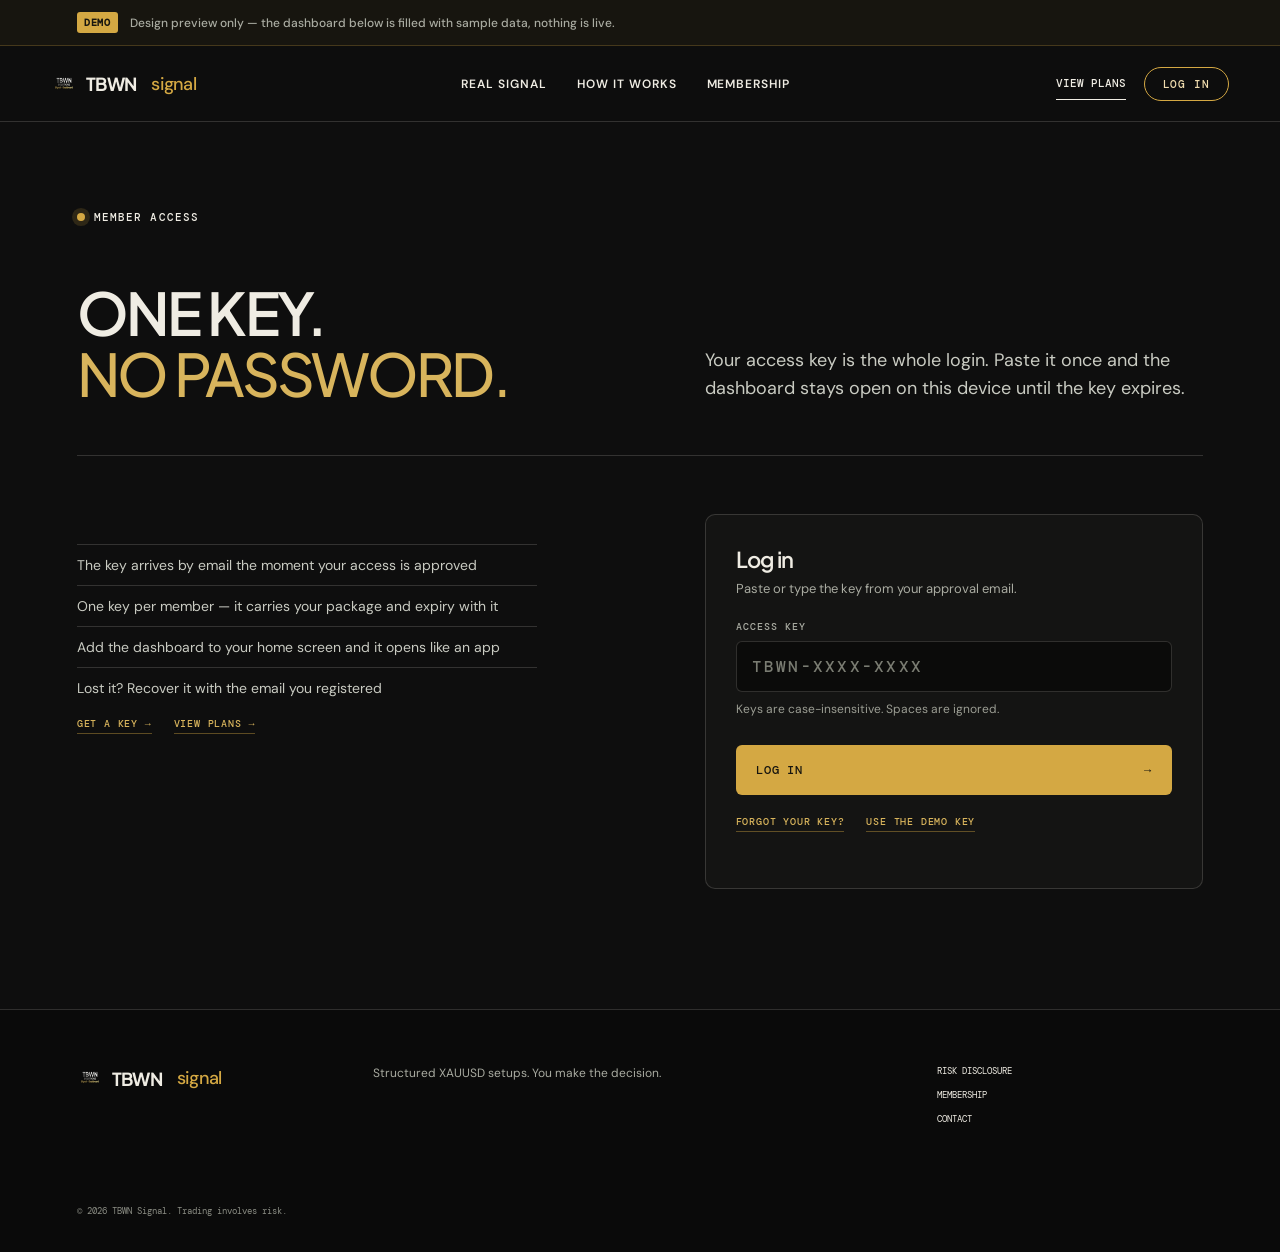
==== commit b7eab341: "style: lift the grey text ramp on the dark ground Body copy, mono labels, notes, footnotes and place" ====
--- a/access/index.html
+++ b/access/index.html
@@ -18,22 +18,22 @@
 :root{--live:#3ddc97;--stop:#e0644f}
 .gate{display:grid;grid-template-columns:1.05fr .95fr;gap:6vw;align-items:start;margin-top:58px}
 .gate-copy ul{list-style:none;padding:0;margin:30px 0 0;display:grid;gap:11px;max-width:460px}
-.gate-copy li{border-top:1px solid var(--line);padding-top:11px;font-size:14px;color:#a9aba3}
+.gate-copy li{border-top:1px solid var(--line);padding-top:11px;font-size:14px;color:#c9cbc2}
 .console{margin-top:16px;border:1px solid var(--line);border-radius:12px;overflow:hidden;background:#0c0c0b}
-.console-top{display:flex;align-items:center;justify-content:space-between;gap:18px;padding:16px 20px;border-bottom:1px solid var(--line);font:400 10px DM Mono,monospace;color:#7d7f76}
+.console-top{display:flex;align-items:center;justify-content:space-between;gap:18px;padding:16px 20px;border-bottom:1px solid var(--line);font:400 10px DM Mono,monospace;color:#9b9d93}
 .console-top b{display:flex;align-items:center;gap:9px;font:600 13px 'Plus Jakarta Sans',sans-serif;letter-spacing:-.02em;color:#efece3}
 .console-top b i{width:7px;height:7px;border-radius:50%;background:var(--live);box-shadow:0 0 0 4px rgba(61,220,151,.16)}
 .tabs{display:flex;gap:8px;padding:14px 20px;border-bottom:1px solid var(--line);overflow-x:auto}
-.tabs button{white-space:nowrap;background:transparent;border:1px solid var(--line);border-radius:999px;padding:9px 17px;font:500 10px DM Mono,monospace;letter-spacing:.08em;text-transform:uppercase;color:#8e9087;cursor:pointer}
+.tabs button{white-space:nowrap;background:transparent;border:1px solid var(--line);border-radius:999px;padding:9px 17px;font:500 10px DM Mono,monospace;letter-spacing:.08em;text-transform:uppercase;color:#a9aba1;cursor:pointer}
 .tabs button[aria-selected=true]{background:#d4a843;border-color:#d4a843;color:#17150f}
 .panel{display:none;padding:30px 24px 36px}
 .panel.open{display:block}
 .panel-head{display:flex;align-items:flex-end;justify-content:space-between;gap:20px;flex-wrap:wrap}
-.panel-head span{font:500 10px DM Mono,monospace;letter-spacing:.1em;color:#8e9087}
+.panel-head span{font:500 10px DM Mono,monospace;letter-spacing:.1em;color:#a9aba1}
 .panel-head h2{font-family:'Plus Jakarta Sans',sans-serif;font-size:26px;letter-spacing:-.035em;font-weight:600;margin:10px 0 0}
 .pill-sell{background:rgba(224,100,79,.14);border:1px solid rgba(224,100,79,.5);color:var(--stop);border-radius:999px;padding:7px 15px;font:500 10px DM Mono,monospace;letter-spacing:.1em}
 .price-row{display:flex;align-items:flex-end;justify-content:space-between;gap:24px;flex-wrap:wrap;margin-top:28px;padding-bottom:24px;border-bottom:1px solid var(--line)}
-.price-row b{display:block;font:500 10px DM Mono,monospace;letter-spacing:.1em;color:#8e9087}
+.price-row b{display:block;font:500 10px DM Mono,monospace;letter-spacing:.1em;color:#a9aba1}
 .price-row strong{display:block;margin-top:12px;font-family:'Plus Jakarta Sans',sans-serif;font-size:clamp(40px,5vw,60px);font-weight:600;letter-spacing:-.045em}
 .price-row .pips strong{color:var(--live);text-align:right}
 .rail{margin-top:30px}
@@ -43,7 +43,7 @@
 .rail-track i.now{width:13px;height:13px;border-radius:50%;background:#efece3;box-shadow:0 0 0 4px rgba(239,236,227,.12)}
 .rail-track i.hit{background:var(--live)}
 .rail-track i.stop{background:var(--stop)}
-.rail-labels{position:relative;height:14px;margin-top:14px;font:400 9px DM Mono,monospace;color:#7d7f76}
+.rail-labels{position:relative;height:14px;margin-top:14px;font:400 9px DM Mono,monospace;color:#9b9d93}
 .rail-labels span{position:absolute;transform:translateX(-50%);white-space:nowrap}
 .rail-labels span:first-child{transform:none}
 .rail-labels span:last-child{transform:translateX(-100%)}
@@ -51,60 +51,60 @@
 .rail-labels span.stop{color:var(--stop)}
 .be-note{display:flex;align-items:center;gap:11px;margin-top:26px;border:1px solid rgba(212,168,67,.4);background:rgba(212,168,67,.08);border-radius:8px;padding:14px 16px}
 .be-note b{font:500 11px DM Mono,monospace;letter-spacing:.08em;color:#e2bf72}
-.be-note small{color:#8e9087;font-size:12px}
+.be-note small{color:#a9aba1;font-size:12px}
 .levels{margin:30px 0 0}
 .levels div{display:flex;justify-content:space-between;align-items:baseline;gap:18px;padding:15px 0;border-bottom:1px solid var(--line)}
-.levels dt{font:500 10px DM Mono,monospace;letter-spacing:.1em;color:#8e9087}
+.levels dt{font:500 10px DM Mono,monospace;letter-spacing:.1em;color:#a9aba1}
 .levels dd{margin:0;text-align:right;font-family:'Plus Jakarta Sans',sans-serif;font-size:21px;font-weight:600;letter-spacing:-.03em;font-variant-numeric:tabular-nums}
-.levels dd small{display:block;margin-top:5px;font:400 10px DM Mono,monospace;letter-spacing:.04em;color:#7d7f76}
+.levels dd small{display:block;margin-top:5px;font:400 10px DM Mono,monospace;letter-spacing:.04em;color:#9b9d93}
 .levels dd.hit{color:var(--live)}
 .levels dd.stop{color:var(--stop)}
 .stat-grid{display:grid;grid-template-columns:1fr 1fr;border:1px solid var(--line);border-radius:10px;margin-top:26px;overflow:hidden}
 .stat-grid article{padding:24px 22px;border-right:1px solid var(--line)}
 .stat-grid article:last-child{border-right:0}
-.stat-grid b{font:500 10px DM Mono,monospace;letter-spacing:.1em;color:#8e9087}
+.stat-grid b{font:500 10px DM Mono,monospace;letter-spacing:.1em;color:#a9aba1}
 .stat-grid strong{display:block;margin-top:12px;font-family:'Plus Jakarta Sans',sans-serif;font-size:clamp(34px,4vw,48px);font-weight:600;letter-spacing:-.045em}
 .stat-grid strong.gold{color:#d8b45c}
 .mini-grid{display:grid;grid-template-columns:repeat(4,1fr);border:1px solid var(--line);border-top:0;border-radius:0 0 10px 10px;margin-top:-10px;overflow:hidden}
 .mini-grid article{padding:18px 20px;border-right:1px solid var(--line)}
 .mini-grid article:last-child{border-right:0}
-.mini-grid b{font:500 9px DM Mono,monospace;letter-spacing:.1em;color:#8e9087}
+.mini-grid b{font:500 9px DM Mono,monospace;letter-spacing:.1em;color:#a9aba1}
 .mini-grid strong{display:block;margin-top:8px;font-family:'Plus Jakarta Sans',sans-serif;font-size:24px;font-weight:600;letter-spacing:-.03em}
 .mini-grid strong.live{color:var(--live)}
 .mini-grid strong.stop{color:var(--stop)}
 .bars{margin-top:34px}
-.bars h3,.history h3{font:500 10px DM Mono,monospace;letter-spacing:.1em;color:#8e9087;margin:0 0 18px;text-transform:uppercase}
+.bars h3,.history h3{font:500 10px DM Mono,monospace;letter-spacing:.1em;color:#a9aba1;margin:0 0 18px;text-transform:uppercase}
 .bar{margin-bottom:15px}
-.bar-top{display:flex;justify-content:space-between;font:400 11px DM Mono,monospace;color:#a9aba3}
+.bar-top{display:flex;justify-content:space-between;font:400 11px DM Mono,monospace;color:#c9cbc2}
 .bar-track{margin-top:7px;height:4px;background:#1d1d19;border-radius:4px;overflow:hidden}
 .bar-track span{display:block;height:100%;background:var(--live);border-radius:4px}
 .bar-track span.stop{background:var(--stop)}
 .history{margin-top:38px;border-top:1px solid var(--line);padding-top:26px}
 .history>div{display:grid;grid-template-columns:64px 1fr auto;gap:18px;align-items:center;padding:13px 0;border-bottom:1px solid var(--line)}
-.history i{font:500 9px DM Mono,monospace;letter-spacing:.08em;text-align:center;border:1px solid var(--line);border-radius:4px;padding:5px 0;color:#a9aba3;font-style:normal}
+.history i{font:500 9px DM Mono,monospace;letter-spacing:.08em;text-align:center;border:1px solid var(--line);border-radius:4px;padding:5px 0;color:#c9cbc2;font-style:normal}
 .history b{font:600 14px 'Plus Jakarta Sans',sans-serif}
-.history small{display:block;margin-top:3px;font:400 10px DM Mono,monospace;color:#7d7f76}
+.history small{display:block;margin-top:3px;font:400 10px DM Mono,monospace;color:#9b9d93}
 .history em{font-style:normal;font-family:'Plus Jakarta Sans',sans-serif;font-weight:600;font-size:16px;font-variant-numeric:tabular-nums;color:var(--live)}
-.history em.flat{color:#7d7f76}
+.history em.flat{color:#9b9d93}
 .planner{display:grid;grid-template-columns:.9fr 1.1fr;gap:5vw;margin-top:28px}
 .planner-out{border:1px solid var(--line);border-radius:10px;padding:26px 24px;background:#0f0f0e;align-self:start}
 .planner-out div{display:flex;justify-content:space-between;align-items:baseline;gap:16px;padding:14px 0;border-bottom:1px solid var(--line)}
 .planner-out div:last-child{border-bottom:0}
-.planner-out dt{font:500 10px DM Mono,monospace;letter-spacing:.1em;color:#8e9087}
+.planner-out dt{font:500 10px DM Mono,monospace;letter-spacing:.1em;color:#a9aba1}
 .planner-out dd{margin:0;font-family:'Plus Jakarta Sans',sans-serif;font-size:22px;font-weight:600;letter-spacing:-.03em;font-variant-numeric:tabular-nums}
 .planner-out dd.gold{color:#d8b45c;font-size:32px}
 .account-grid{display:grid;grid-template-columns:repeat(3,1fr);border:1px solid var(--line);border-radius:10px;overflow:hidden;margin-top:28px}
 .account-grid article{padding:22px;border-right:1px solid var(--line)}
 .account-grid article:last-child{border-right:0}
-.account-grid b{font:500 10px DM Mono,monospace;letter-spacing:.1em;color:#8e9087}
+.account-grid b{font:500 10px DM Mono,monospace;letter-spacing:.1em;color:#a9aba1}
 .account-grid strong{display:block;margin-top:12px;font-family:'Plus Jakarta Sans',sans-serif;font-size:22px;font-weight:600;letter-spacing:-.03em}
 .key-row{display:flex;align-items:center;gap:14px;flex-wrap:wrap;margin-top:26px;border:1px solid var(--line);border-radius:10px;padding:18px 20px;background:#0f0f0e}
 .key-row code{font:500 17px DM Mono,monospace;letter-spacing:.2em;color:#f0dcae}
 .key-row button{margin-left:auto}
 .switch-row{display:flex;align-items:center;justify-content:space-between;gap:20px;flex-wrap:wrap;margin-top:18px;border:1px solid var(--line);border-radius:10px;padding:18px 20px}
-.switch-row p{margin:0;font-size:13px;color:#8e9087;max-width:440px}
+.switch-row p{margin:0;font-size:13px;color:#a9aba1;max-width:440px}
 .switch{position:relative;width:52px;height:28px;border-radius:999px;background:#24241f;border:1px solid var(--line);cursor:pointer}
-.switch:after{content:'';position:absolute;top:3px;left:3px;width:20px;height:20px;border-radius:50%;background:#7d7f76;transition:.18s}
+.switch:after{content:'';position:absolute;top:3px;left:3px;width:20px;height:20px;border-radius:50%;background:#9b9d93;transition:.18s}
 .switch[aria-checked=true]{background:rgba(61,220,151,.2);border-color:rgba(61,220,151,.55)}
 .switch[aria-checked=true]:after{left:27px;background:var(--live)}
 @media(max-width:900px){.gate,.planner{grid-template-columns:1fr;gap:34px}.stat-grid,.account-grid{grid-template-columns:1fr}.stat-grid article,.account-grid article{border-right:0;border-bottom:1px solid var(--line)}.mini-grid{grid-template-columns:1fr 1fr}.mini-grid article:nth-child(2){border-right:0}.panel{padding:24px 18px 30px}}
@@ -221,7 +221,7 @@
         <div class="panel" data-panel="performance">
           <div class="panel-head">
             <div><span>THIS WEEK · 20–23 SEPTEMBER</span><h2>The record, counted the same way</h2></div>
-            <span style="font:400 10px DM Mono,monospace;color:#7d7f76">DAY · WEEK · MONTH · CUSTOM</span>
+            <span style="font:400 10px DM Mono,monospace;color:#9b9d93">DAY · WEEK · MONTH · CUSTOM</span>
           </div>
           <div class="stat-grid">
             <article><b>WIN RATE</b><strong>95.9%</strong></article>
@@ -284,7 +284,7 @@
             <article><b>SESSION</b><strong>This device</strong></article>
           </div>
           <div class="key-row">
-            <span style="font:500 10px DM Mono,monospace;letter-spacing:.1em;color:#8e9087">ACCESS KEY</span>
+            <span style="font:500 10px DM Mono,monospace;letter-spacing:.1em;color:#a9aba1">ACCESS KEY</span>
             <code id="keyout">•••• •••• ••••</code>
             <button class="btn-ghost" type="button" id="reveal">Show key</button>
           </div>
--- a/assets/site.css
+++ b/assets/site.css
@@ -1,4 +1,4 @@
-:root{--ink:#10110f;--paper:#ebe9df;--soft:#d7d3c5;--acid:#a7c879;--muted:#7b7b70;--line:rgba(16,17,15,.18)}*{box-sizing:border-box}html{scroll-behavior:smooth}body{margin:0;background:var(--paper);color:var(--ink);font-family:Manrope,Arial,sans-serif;font-size:16px;overflow-x:hidden}a{color:inherit;text-decoration:none}.site-header{position:sticky;top:0;z-index:20;height:76px;padding:0 4vw;display:flex;align-items:center;justify-content:space-between;background:rgba(235,233,223,.92);backdrop-filter:blur(16px);border-bottom:1px solid var(--line)}.brand{font-size:19px;font-weight:700;letter-spacing:-.06em}.brand span{font-family:Newsreader,serif;font-weight:400;font-style:italic;margin-left:5px;color:#667b50}.site-header nav{display:flex;gap:30px;font-size:12px;font-weight:600;text-transform:uppercase;letter-spacing:.08em}.site-header nav a:hover{opacity:.55}.nav-cta{font:500 11px DM Mono,monospace;text-transform:uppercase;border-bottom:1px solid;padding:9px 0}.section-pad{padding:120px 6vw}.eyebrow,.section-intro>span,.section-intro>div>span,.transparency-copy>span{font:500 11px DM Mono,monospace;letter-spacing:.1em}.eyebrow{display:flex;align-items:center;gap:9px;margin-bottom:58px}.eyebrow i{display:block;width:8px;height:8px;border-radius:50%;background:#718c56;box-shadow:0 0 0 5px rgba(113,140,86,.14)}.hero{min-height:calc(100vh - 76px);display:flex;flex-direction:column;justify-content:center}.hero-grid{display:grid;grid-template-columns:1.05fr .95fr;gap:7vw;align-items:end}.hero h1,.section-intro h2,.transparency h2,.closing h2{margin:0;font-size:clamp(52px,6.3vw,104px);line-height:.87;letter-spacing:-.067em;font-weight:700}.hero h1 em,.section-intro h2 em,.closing h2 em{font-family:Newsreader,serif;font-weight:400}.hero-copy>p{max-width:600px;margin:42px 0 32px;font-size:20px;line-height:1.55}.button{display:inline-flex;align-items:center;justify-content:space-between;gap:45px;background:var(--ink);color:var(--paper);padding:17px 19px 17px 22px;font:500 12px DM Mono,monospace;text-transform:uppercase}.button:hover span{transform:translateX(5px)}.button span{transition:.2s}.micro-strip{display:flex;gap:20px;margin-top:55px;font:500 9px DM Mono,monospace;letter-spacing:.05em}.micro-strip span+span:before{content:'/';margin-right:20px;color:#999}.terminal-wrap{background:var(--ink);color:#e8e6dc;border-radius:2px;box-shadow:0 25px 70px rgba(0,0,0,.18)}.terminal-top,.terminal-data{display:flex;justify-content:space-between;align-items:center;padding:16px 18px;font:400 10px DM Mono,monospace;border-bottom:1px solid #2b2d29}.status{color:var(--acid)}.chart{height:300px;position:relative;background:linear-gradient(rgba(255,255,255,.035) 1px,transparent 1px),linear-gradient(90deg,rgba(255,255,255,.035) 1px,transparent 1px);background-size:100% 50px,70px 100%}.chart svg{position:absolute;inset:15px 0 0;width:100%;height:85%}.chart polyline{fill:none;stroke:var(--acid);stroke-width:2}.chart .area{fill:url(#fade)}.level{position:absolute;right:8px;padding:3px 5px;font:500 8px DM Mono;background:var(--ink);color:#a4a69f}.level:before{content:'';position:absolute;right:100%;top:50%;width:460px;border-top:1px dashed currentColor;opacity:.3}.l1{top:13%;color:var(--acid)}.l2{top:31%;color:var(--acid)}.l3{top:58%}.l4{top:80%;color:#d6856d}.terminal-data{border-top:1px solid #2b2d29;border-bottom:0}.terminal-data div{display:flex;flex-direction:column;gap:5px}.terminal-data small{color:#777b71}.demo-note{padding:11px 18px;background:#1a1c18;color:#777b71;font:400 8px DM Mono}.section-intro{max-width:960px}.section-intro h2{margin-top:35px}.section-intro>p{max-width:510px;font-size:18px;line-height:1.6;margin-top:28px}.receive{border-top:1px solid var(--line)}.receive-grid{display:grid;grid-template-columns:repeat(5,1fr);margin:80px 0 50px;border-top:1px solid var(--line);border-bottom:1px solid var(--line)}.receive-grid article{padding:24px 22px 50px;border-right:1px solid var(--line)}.receive-grid article:last-child{border:0}.receive-grid b{font:500 12px DM Mono}.receive-grid p{color:#55564f;font-size:13px;line-height:1.6}.text-link{display:inline-flex;gap:34px;border-bottom:1px solid;padding:10px 0;font:500 11px DM Mono;text-transform:uppercase}.proof{background:var(--ink);color:#dfddd3}.horizontal{max-width:none;display:flex;justify-content:space-between;align-items:end}.horizontal>p{max-width:440px;color:#9b9b91;margin:0}.proof-grid{display:grid;grid-template-columns:1.2fr .8fr;gap:7vw;margin-top:85px}.dashboard-card{border:1px solid #34362f;background:#141512}.dash-head,.dash-foot{display:flex;justify-content:space-between;padding:18px;font:400 9px DM Mono;color:#777b71}.dash-head{border-bottom:1px solid #34362f}.dash-chart{height:430px;position:relative;background:linear-gradient(rgba(255,255,255,.03) 1px,transparent 1px),linear-gradient(90deg,rgba(255,255,255,.03) 1px,transparent 1px);background-size:100% 54px,70px 100%;overflow:hidden}.candle{position:absolute;width:9px;background:#9cab89;bottom:20%;height:26%;box-shadow:0 -25px 0 -4px #9cab89,0 29px 0 -4px #9cab89}.c1{left:10%;height:18%}.c2{left:20%;height:35%;bottom:18%}.c3{left:31%;height:28%;bottom:32%}.c4{left:43%;height:42%;bottom:28%}.c5{left:54%;height:25%;bottom:50%}.c6{left:65%;height:48%;bottom:39%}.c7{left:76%;height:32%;bottom:59%}.c8{left:87%;height:50%;bottom:48%}.entry-line,.tp-line,.sl-line{position:absolute;left:0;right:0;border-top:1px dashed #777;font:400 8px DM Mono;text-align:right;padding-right:10px}.entry-line{top:58%}.tp-line{top:27%;color:var(--acid);border-color:var(--acid)}.sl-line{top:78%;color:#c67562;border-color:#c67562}.dash-foot{border-top:1px solid #34362f}.dash-foot b{color:#bbbdb4}.signal-sheet{position:relative}.demo-badge{display:inline-block;background:#d2ad54;color:#191815;padding:7px 9px;font:500 9px DM Mono}.signal-title{border-bottom:1px solid #34362f;padding:23px 0}.signal-title h3{font-size:42px;margin:0 0 12px}.signal-title span{display:block;color:#7d7f76;font:400 10px DM Mono;line-height:1.7}.signal-sheet dl{margin:0}.signal-sheet dl div{display:flex;justify-content:space-between;padding:13px 0;border-bottom:1px solid #292b27}.signal-sheet dt{font:400 10px DM Mono;color:#888a82}.signal-sheet dd{margin:0}.outcome{padding:24px 0 30px}.outcome small{font:400 9px DM Mono;color:#888a82}.outcome p{color:#bbbdb4}.transparency{background:#a6c179;display:grid;grid-template-columns:1fr 1fr;gap:5vw;position:relative;overflow:hidden}.risk-word{font-size:25vw;font-weight:700;line-height:.7;letter-spacing:-.1em;transform:rotate(-90deg) translate(-18%,15%);opacity:.12;white-space:nowrap}.transparency-copy{max-width:630px}.transparency h2{margin:30px 0}.transparency blockquote{font:400 26px/1.35 Newsreader,serif;margin:45px 0;padding-left:25px;border-left:1px solid}.transparency p{line-height:1.7}.button.light{background:var(--paper);color:var(--ink);margin-top:20px}.steps{display:grid;grid-template-columns:repeat(4,1fr);margin-top:75px;border-top:1px solid var(--line)}.steps article{padding:23px 28px 50px 0;border-right:1px solid var(--line);margin-right:28px}.steps article:last-child{border:0}.steps i{font:400 10px DM Mono;color:#777}.steps h3{margin-top:40px;font-size:16px}.steps p{font-size:13px;line-height:1.6;color:#55564f}.manifesto{margin-top:80px;border-top:1px solid;border-bottom:1px solid;padding:40px 0;font-size:clamp(20px,2.7vw,42px);font-weight:700;letter-spacing:-.04em}.manifesto em{font-family:Newsreader;font-weight:400}.pricing{background:#d6d2c5}.plans{display:grid;grid-template-columns:repeat(3,1fr);margin-top:80px}.plans article{position:relative;border:1px solid var(--ink);padding:38px;min-height:420px;display:flex;flex-direction:column;margin-right:-1px}.plans article>span{font:500 11px DM Mono}.plans h3{font-size:70px;margin:45px 0 0;letter-spacing:-.06em}.plans h3 small{font:400 9px DM Mono;letter-spacing:0}.plans strong{font:400 28px Newsreader}.plans p{color:#55564f}.plans a{margin-top:auto;background:var(--ink);color:var(--paper);padding:16px;font:500 10px DM Mono;text-transform:uppercase}.plans .featured{background:var(--ink);color:var(--paper)}.plans .featured p{color:#aaa}.plans .featured a{background:var(--acid);color:var(--ink)}.value-callout{position:absolute;top:-32px;left:-1px;right:-1px;height:32px;padding:9px;background:var(--acid);color:var(--ink);font:500 9px DM Mono;text-align:center}.closing{text-align:center}.closing>span{font:500 10px DM Mono}.closing h2{margin:35px auto 55px;max-width:1100px;font-size:clamp(46px,6vw,90px)}footer{padding:55px 6vw 35px;background:var(--ink);color:var(--paper);display:grid;grid-template-columns:1fr 2fr 1fr;gap:30px;align-items:start}footer p{margin:0;color:#8e9087;font-size:12px}footer>div{display:flex;flex-direction:column;gap:12px;font:400 9px DM Mono;text-transform:uppercase}footer small{grid-column:1/-1;margin-top:50px;color:#62645d;font:400 9px DM Mono}
+:root{--ink:#10110f;--paper:#ebe9df;--soft:#d7d3c5;--acid:#a7c879;--muted:#7b7b70;--line:rgba(16,17,15,.18)}*{box-sizing:border-box}html{scroll-behavior:smooth}body{margin:0;background:var(--paper);color:var(--ink);font-family:Manrope,Arial,sans-serif;font-size:16px;overflow-x:hidden}a{color:inherit;text-decoration:none}.site-header{position:sticky;top:0;z-index:20;height:76px;padding:0 4vw;display:flex;align-items:center;justify-content:space-between;background:rgba(235,233,223,.92);backdrop-filter:blur(16px);border-bottom:1px solid var(--line)}.brand{font-size:19px;font-weight:700;letter-spacing:-.06em}.brand span{font-family:Newsreader,serif;font-weight:400;font-style:italic;margin-left:5px;color:#667b50}.site-header nav{display:flex;gap:30px;font-size:12px;font-weight:600;text-transform:uppercase;letter-spacing:.08em}.site-header nav a:hover{opacity:.55}.nav-cta{font:500 11px DM Mono,monospace;text-transform:uppercase;border-bottom:1px solid;padding:9px 0}.section-pad{padding:120px 6vw}.eyebrow,.section-intro>span,.section-intro>div>span,.transparency-copy>span{font:500 11px DM Mono,monospace;letter-spacing:.1em}.eyebrow{display:flex;align-items:center;gap:9px;margin-bottom:58px}.eyebrow i{display:block;width:8px;height:8px;border-radius:50%;background:#718c56;box-shadow:0 0 0 5px rgba(113,140,86,.14)}.hero{min-height:calc(100vh - 76px);display:flex;flex-direction:column;justify-content:center}.hero-grid{display:grid;grid-template-columns:1.05fr .95fr;gap:7vw;align-items:end}.hero h1,.section-intro h2,.transparency h2,.closing h2{margin:0;font-size:clamp(52px,6.3vw,104px);line-height:.87;letter-spacing:-.067em;font-weight:700}.hero h1 em,.section-intro h2 em,.closing h2 em{font-family:Newsreader,serif;font-weight:400}.hero-copy>p{max-width:600px;margin:42px 0 32px;font-size:20px;line-height:1.55}.button{display:inline-flex;align-items:center;justify-content:space-between;gap:45px;background:var(--ink);color:var(--paper);padding:17px 19px 17px 22px;font:500 12px DM Mono,monospace;text-transform:uppercase}.button:hover span{transform:translateX(5px)}.button span{transition:.2s}.micro-strip{display:flex;gap:20px;margin-top:55px;font:500 9px DM Mono,monospace;letter-spacing:.05em}.micro-strip span+span:before{content:'/';margin-right:20px;color:#999}.terminal-wrap{background:var(--ink);color:#e8e6dc;border-radius:2px;box-shadow:0 25px 70px rgba(0,0,0,.18)}.terminal-top,.terminal-data{display:flex;justify-content:space-between;align-items:center;padding:16px 18px;font:400 10px DM Mono,monospace;border-bottom:1px solid #2b2d29}.status{color:var(--acid)}.chart{height:300px;position:relative;background:linear-gradient(rgba(255,255,255,.035) 1px,transparent 1px),linear-gradient(90deg,rgba(255,255,255,.035) 1px,transparent 1px);background-size:100% 50px,70px 100%}.chart svg{position:absolute;inset:15px 0 0;width:100%;height:85%}.chart polyline{fill:none;stroke:var(--acid);stroke-width:2}.chart .area{fill:url(#fade)}.level{position:absolute;right:8px;padding:3px 5px;font:500 8px DM Mono;background:var(--ink);color:#a4a69f}.level:before{content:'';position:absolute;right:100%;top:50%;width:460px;border-top:1px dashed currentColor;opacity:.3}.l1{top:13%;color:var(--acid)}.l2{top:31%;color:var(--acid)}.l3{top:58%}.l4{top:80%;color:#d6856d}.terminal-data{border-top:1px solid #2b2d29;border-bottom:0}.terminal-data div{display:flex;flex-direction:column;gap:5px}.terminal-data small{color:#96988e}.demo-note{padding:11px 18px;background:#1a1c18;color:#96988e;font:400 8px DM Mono}.section-intro{max-width:960px}.section-intro h2{margin-top:35px}.section-intro>p{max-width:510px;font-size:18px;line-height:1.6;margin-top:28px}.receive{border-top:1px solid var(--line)}.receive-grid{display:grid;grid-template-columns:repeat(5,1fr);margin:80px 0 50px;border-top:1px solid var(--line);border-bottom:1px solid var(--line)}.receive-grid article{padding:24px 22px 50px;border-right:1px solid var(--line)}.receive-grid article:last-child{border:0}.receive-grid b{font:500 12px DM Mono}.receive-grid p{color:#55564f;font-size:13px;line-height:1.6}.text-link{display:inline-flex;gap:34px;border-bottom:1px solid;padding:10px 0;font:500 11px DM Mono;text-transform:uppercase}.proof{background:var(--ink);color:#dfddd3}.horizontal{max-width:none;display:flex;justify-content:space-between;align-items:end}.horizontal>p{max-width:440px;color:#b6b8af;margin:0}.proof-grid{display:grid;grid-template-columns:1.2fr .8fr;gap:7vw;margin-top:85px}.dashboard-card{border:1px solid #34362f;background:#141512}.dash-head,.dash-foot{display:flex;justify-content:space-between;padding:18px;font:400 9px DM Mono;color:#96988e}.dash-head{border-bottom:1px solid #34362f}.dash-chart{height:430px;position:relative;background:linear-gradient(rgba(255,255,255,.03) 1px,transparent 1px),linear-gradient(90deg,rgba(255,255,255,.03) 1px,transparent 1px);background-size:100% 54px,70px 100%;overflow:hidden}.candle{position:absolute;width:9px;background:#9cab89;bottom:20%;height:26%;box-shadow:0 -25px 0 -4px #9cab89,0 29px 0 -4px #9cab89}.c1{left:10%;height:18%}.c2{left:20%;height:35%;bottom:18%}.c3{left:31%;height:28%;bottom:32%}.c4{left:43%;height:42%;bottom:28%}.c5{left:54%;height:25%;bottom:50%}.c6{left:65%;height:48%;bottom:39%}.c7{left:76%;height:32%;bottom:59%}.c8{left:87%;height:50%;bottom:48%}.entry-line,.tp-line,.sl-line{position:absolute;left:0;right:0;border-top:1px dashed #777;font:400 8px DM Mono;text-align:right;padding-right:10px}.entry-line{top:58%}.tp-line{top:27%;color:var(--acid);border-color:var(--acid)}.sl-line{top:78%;color:#c67562;border-color:#c67562}.dash-foot{border-top:1px solid #34362f}.dash-foot b{color:#bbbdb4}.signal-sheet{position:relative}.demo-badge{display:inline-block;background:#d2ad54;color:#191815;padding:7px 9px;font:500 9px DM Mono}.signal-title{border-bottom:1px solid #34362f;padding:23px 0}.signal-title h3{font-size:42px;margin:0 0 12px}.signal-title span{display:block;color:#9b9d93;font:400 10px DM Mono;line-height:1.7}.signal-sheet dl{margin:0}.signal-sheet dl div{display:flex;justify-content:space-between;padding:13px 0;border-bottom:1px solid #292b27}.signal-sheet dt{font:400 10px DM Mono;color:#a2a49a}.signal-sheet dd{margin:0}.outcome{padding:24px 0 30px}.outcome small{font:400 9px DM Mono;color:#a2a49a}.outcome p{color:#bbbdb4}.transparency{background:#a6c179;display:grid;grid-template-columns:1fr 1fr;gap:5vw;position:relative;overflow:hidden}.risk-word{font-size:25vw;font-weight:700;line-height:.7;letter-spacing:-.1em;transform:rotate(-90deg) translate(-18%,15%);opacity:.12;white-space:nowrap}.transparency-copy{max-width:630px}.transparency h2{margin:30px 0}.transparency blockquote{font:400 26px/1.35 Newsreader,serif;margin:45px 0;padding-left:25px;border-left:1px solid}.transparency p{line-height:1.7}.button.light{background:var(--paper);color:var(--ink);margin-top:20px}.steps{display:grid;grid-template-columns:repeat(4,1fr);margin-top:75px;border-top:1px solid var(--line)}.steps article{padding:23px 28px 50px 0;border-right:1px solid var(--line);margin-right:28px}.steps article:last-child{border:0}.steps i{font:400 10px DM Mono;color:#777}.steps h3{margin-top:40px;font-size:16px}.steps p{font-size:13px;line-height:1.6;color:#55564f}.manifesto{margin-top:80px;border-top:1px solid;border-bottom:1px solid;padding:40px 0;font-size:clamp(20px,2.7vw,42px);font-weight:700;letter-spacing:-.04em}.manifesto em{font-family:Newsreader;font-weight:400}.pricing{background:#d6d2c5}.plans{display:grid;grid-template-columns:repeat(3,1fr);margin-top:80px}.plans article{position:relative;border:1px solid var(--ink);padding:38px;min-height:420px;display:flex;flex-direction:column;margin-right:-1px}.plans article>span{font:500 11px DM Mono}.plans h3{font-size:70px;margin:45px 0 0;letter-spacing:-.06em}.plans h3 small{font:400 9px DM Mono;letter-spacing:0}.plans strong{font:400 28px Newsreader}.plans p{color:#55564f}.plans a{margin-top:auto;background:var(--ink);color:var(--paper);padding:16px;font:500 10px DM Mono;text-transform:uppercase}.plans .featured{background:var(--ink);color:var(--paper)}.plans .featured p{color:#aaa}.plans .featured a{background:var(--acid);color:var(--ink)}.value-callout{position:absolute;top:-32px;left:-1px;right:-1px;height:32px;padding:9px;background:var(--acid);color:var(--ink);font:500 9px DM Mono;text-align:center}.closing{text-align:center}.closing>span{font:500 10px DM Mono}.closing h2{margin:35px auto 55px;max-width:1100px;font-size:clamp(46px,6vw,90px)}footer{padding:55px 6vw 35px;background:var(--ink);color:var(--paper);display:grid;grid-template-columns:1fr 2fr 1fr;gap:30px;align-items:start}footer p{margin:0;color:#a9aba1;font-size:12px}footer>div{display:flex;flex-direction:column;gap:12px;font:400 9px DM Mono;text-transform:uppercase}footer small{grid-column:1/-1;margin-top:50px;color:#8b8d84;font:400 9px DM Mono}
 @media(max-width:900px){.site-header nav{display:none}.section-pad{padding:90px 6vw}.hero-grid,.proof-grid,.transparency{grid-template-columns:1fr}.terminal-wrap{margin-top:30px}.receive-grid{grid-template-columns:1fr 1fr}.receive-grid article{border-bottom:1px solid var(--line)}.horizontal{display:block}.horizontal>p{margin-top:30px}.risk-word{display:none}.steps{grid-template-columns:1fr 1fr}.plans{grid-template-columns:1fr;gap:35px}.plans article{min-height:340px}.value-callout{top:-32px}footer{grid-template-columns:1fr 1fr}}@media(max-width:560px){.hero h1{font-size:48px}.hero-copy>p{font-size:17px}.micro-strip{flex-wrap:wrap}.micro-strip span+span:before{display:none}.chart,.dash-chart{height:250px}.receive-grid,.steps{grid-template-columns:1fr}.receive-grid article,.steps article{border-right:0}.transparency{padding-top:75px}.plans h3{font-size:58px}footer{grid-template-columns:1fr}}
 
 /* Softer professional typography */
@@ -25,7 +25,7 @@
   --ink:#efece3;             /* inverted blocks + buttons */
   --soft:#1a1a19;
   --acid:#d4a843;            /* gold replaces the olive accent */
-  --muted:#8e9087;
+  --muted:#a9aba1;
   --line:rgba(239,236,227,.16);
 }
 body{background:var(--paper);color:#efece3}
@@ -35,14 +35,14 @@
 .brand span{color:#d4a843;font-family:'DM Sans',sans-serif;font-style:normal;font-weight:500}
 .eyebrow i{background:#d4a843;box-shadow:0 0 0 5px rgba(212,168,67,.16)}
 .hero h1 em,.section-intro h2 em,.closing h2 em{color:#d8b45c}
-.hero-copy>p,.section-intro>p{color:#a9aba3}
+.hero-copy>p,.section-intro>p{color:#c9cbc2}
 .button{background:var(--ink);color:#12120f}
 .button.gold{background:#d4a843;color:#12120f}
-.micro-strip{color:#8e9087}
+.micro-strip{color:#a9aba1}
 .terminal-wrap{background:#000;box-shadow:0 25px 70px rgba(0,0,0,.6);border:1px solid #23231f}
 .chart polyline{stroke:#d4a843}
 .level.l1,.level.l2{color:#d4a843}
-.receive-grid article p,.steps p{color:#96988f}
+.receive-grid article p,.steps p{color:#b6b8af}
 .receive-grid,.receive-grid article,.steps,.steps article{border-color:var(--line)}
 /* the one light interlude */
 .proof{background:#efece3;color:#16160f}
@@ -68,7 +68,7 @@
 /* pricing band */
 .pricing{background:#151517}
 .plans article{border-color:var(--line)}
-.plans p{color:#96988f}
+.plans p{color:#b6b8af}
 .plans a{background:var(--ink);color:#12120f}
 .plans .featured{background:#efece3;color:#16160f}
 .plans .featured p{color:#55564f}
@@ -94,18 +94,18 @@
 .shots-phones img.b{height:484px;margin-left:-30px}
 .shots-copy h3{font-family:'Plus Jakarta Sans',sans-serif;font-size:clamp(28px,3vw,44px);letter-spacing:-.04em;margin:18px 0 0}
 .shots-copy ul{list-style:none;padding:0;margin:26px 0 0;display:grid;gap:10px}
-.shots-copy li{border-top:1px solid var(--line);padding-top:10px;font-size:14px;color:#a9aba3}
+.shots-copy li{border-top:1px solid var(--line);padding-top:10px;font-size:14px;color:#c9cbc2}
 .tablet-shot{margin-top:70px;border-top:1px solid var(--line);padding-top:60px;text-align:center}
 .tablet-shot img{width:100%;max-width:980px;filter:drop-shadow(0 30px 70px rgba(0,0,0,.6))}
 /* the record */
 .record-grid{display:grid;grid-template-columns:repeat(4,1fr);border-top:1px solid var(--line);border-bottom:1px solid var(--line);margin-top:70px}
 .record-grid article{padding:26px 22px 44px;border-right:1px solid var(--line)}
 .record-grid article:last-child{border-right:0}
-.record-grid b{display:block;font:500 11px DM Mono,monospace;color:#8e9087;letter-spacing:.1em}
+.record-grid b{display:block;font:500 11px DM Mono,monospace;color:#a9aba1;letter-spacing:.1em}
 .record-grid strong{display:block;margin-top:14px;font-family:'Plus Jakarta Sans',sans-serif;font-size:40px;font-weight:600;letter-spacing:-.04em;color:#efece3}
 .record-grid strong.gold{color:#d8b45c}
-.record-grid small{display:block;margin-top:10px;font-size:12px;color:#7d7f76;line-height:1.6}
-.record-note{margin-top:26px;font-size:12px;color:#7d7f76;line-height:1.7;max-width:760px}
+.record-grid small{display:block;margin-top:10px;font-size:12px;color:#9b9d93;line-height:1.6}
+.record-note{margin-top:26px;font-size:12px;color:#9b9d93;line-height:1.7;max-width:760px}
 footer{background:#0a0a0a;color:#efece3;border-top:1px solid var(--line)}
 @media(max-width:900px){.shots{grid-template-columns:1fr}.record-grid{grid-template-columns:repeat(2,1fr)}.record-grid article:nth-child(2){border-right:0}.shots-phones img.a{height:300px}.shots-phones img.b{height:346px;margin-left:-20px}}
 
@@ -119,17 +119,17 @@
 .page-head{display:grid;grid-template-columns:1.05fr .95fr;gap:6vw;align-items:end;border-bottom:1px solid var(--line);padding-bottom:52px}
 .page-head h1{font-family:'Plus Jakarta Sans',sans-serif;font-size:clamp(38px,4.6vw,68px);line-height:1.03;letter-spacing:-.045em;font-weight:600;margin:22px 0 0}
 .page-head h1 em{font-style:normal;font-weight:500;color:#d8b45c}
-.page-head p{margin:0;color:#a9aba3;font-size:18px;line-height:1.6}
+.page-head p{margin:0;color:#c9cbc2;font-size:18px;line-height:1.6}
 .card{border:1px solid var(--line);background:#141413;border-radius:10px;padding:30px}
 .card>h2{font-family:'Plus Jakarta Sans',sans-serif;font-size:22px;letter-spacing:-.03em;font-weight:600;margin:0 0 6px}
-.card>h2+p{margin:0;color:#8e9087;font-size:13px;line-height:1.6}
+.card>h2+p{margin:0;color:#a9aba1;font-size:13px;line-height:1.6}
 .field{display:grid;gap:8px;margin-top:20px}
-.field label{font:500 10px DM Mono,monospace;letter-spacing:.1em;text-transform:uppercase;color:#8e9087}
+.field label{font:500 10px DM Mono,monospace;letter-spacing:.1em;text-transform:uppercase;color:#a9aba1}
 .field input,.field select{width:100%;background:#0b0b0a;border:1px solid var(--line);border-radius:6px;padding:14px 15px;color:#efece3;font:400 15px 'DM Sans',sans-serif}
 .field input:focus,.field select:focus{outline:none;border-color:#d4a843}
-.field input::placeholder{color:#5c5e55}
+.field input::placeholder{color:#7a7c72}
 .field input.mono{font:500 16px DM Mono,monospace;letter-spacing:.14em}
-.field .hint{font-size:12px;color:#7d7f76;line-height:1.6}
+.field .hint{font-size:12px;color:#9b9d93;line-height:1.6}
 .btn-gold{display:flex;align-items:center;justify-content:space-between;gap:20px;width:100%;margin-top:26px;background:#d4a843;color:#17150f;border:0;border-radius:6px;padding:17px 20px;font:500 12px DM Mono,monospace;text-transform:uppercase;letter-spacing:.08em;cursor:pointer}
 .btn-gold:hover{background:#e0b855}
 .btn-ghost{display:inline-flex;align-items:center;gap:14px;border:1px solid var(--line);border-radius:6px;padding:14px 18px;font:500 11px DM Mono,monospace;text-transform:uppercase;letter-spacing:.08em;color:#efece3;background:transparent;cursor:pointer}
@@ -137,8 +137,8 @@
 .inline-links{display:flex;flex-wrap:wrap;gap:22px;margin-top:20px;font:500 10px DM Mono,monospace;text-transform:uppercase;letter-spacing:.08em}
 .inline-links a{color:#d8b45c;border-bottom:1px solid rgba(212,168,67,.4);padding-bottom:3px}
 .inline-links a:hover{border-color:#d8b45c}
-.note{margin-top:26px;font-size:12px;line-height:1.7;color:#7d7f76}
+.note{margin-top:26px;font-size:12px;line-height:1.7;color:#9b9d93}
 .demo-strip{display:flex;align-items:center;gap:12px;padding:12px 6vw;background:#17150f;border-bottom:1px solid rgba(212,168,67,.24);font:500 10px DM Mono,monospace;letter-spacing:.08em;color:#d8b45c}
 .demo-strip b{background:#d4a843;color:#17150f;padding:4px 7px;border-radius:3px}
-.demo-strip span{color:#8e9087;text-transform:none;letter-spacing:0;font-family:'DM Sans',sans-serif;font-size:12px}
+.demo-strip span{color:#a9aba1;text-transform:none;letter-spacing:0;font-family:'DM Sans',sans-serif;font-size:12px}
 @media(max-width:900px){.page{padding:60px 6vw 90px}.page-head{grid-template-columns:1fr;gap:28px;padding-bottom:38px}.card{padding:24px}.demo-strip{flex-wrap:wrap;gap:8px}}
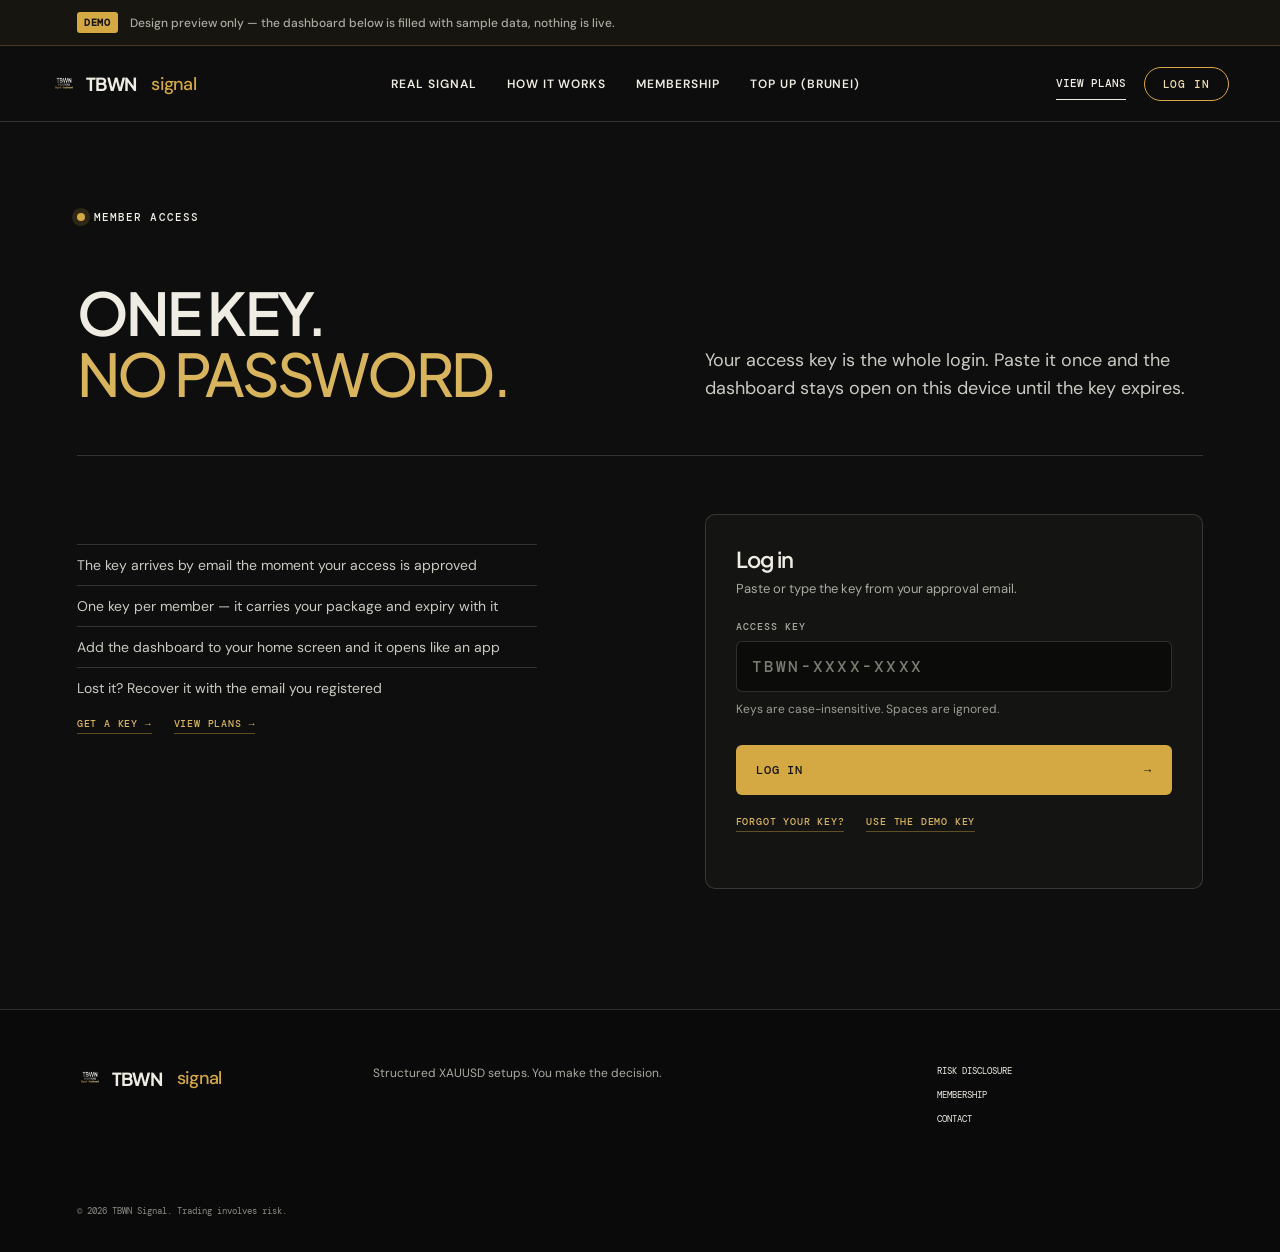
==== commit 0794e4ec: "feat: /topup demo — the Brunei top-up page Mirrors the live page: USD 20/7d, 50/14d, 100/30d presets" ====
--- a/access/index.html
+++ b/access/index.html
@@ -107,6 +107,32 @@
 .switch:after{content:'';position:absolute;top:3px;left:3px;width:20px;height:20px;border-radius:50%;background:#9b9d93;transition:.18s}
 .switch[aria-checked=true]{background:rgba(61,220,151,.2);border-color:rgba(61,220,151,.55)}
 .switch[aria-checked=true]:after{left:27px;background:var(--live)}
+@media(max-width:600px){
+  /* all four tabs should fit without a sideways nudge */
+  .console-top{flex-direction:column;align-items:flex-start;gap:8px}
+  /* the tab row is the console's whole navigation — on a phone it scrolled
+     away behind the header the moment you read the first panel */
+  /* sticky needs a scrollport: the console's own overflow clip cancelled it */
+  .console{overflow:visible}
+  .tabs{gap:6px;padding:12px 14px;position:sticky;top:75px;z-index:10;background:#0c0c0b}
+  .tabs button{padding:10px 12px;font-size:10px;letter-spacing:.05em}
+  .panel{padding:22px 15px 28px}
+  .panel-head h2{font-size:22px}
+  .price-row strong{font-size:38px}
+  .levels dd{font-size:19px}
+  .history>div{grid-template-columns:52px 1fr auto;gap:12px}
+  .history b{font-size:13px}
+  .history em{font-size:15px}
+  .planner-out{padding:22px 18px}
+  .planner-out dd{font-size:19px}
+  .planner-out dd.gold{font-size:27px}
+  .key-row code{font-size:15px}
+  .gate-copy li{font-size:13.5px}
+  .console-top span,.panel-head span,.price-row b,.stat-grid b,.mini-grid b,
+  .levels dt,.planner-out dt,.account-grid b,.bars h3,.history h3{font-size:11px}
+  .rail-labels{font-size:10px}
+  .bar-top{font-size:12px}
+}
 @media(max-width:900px){.gate,.planner{grid-template-columns:1fr;gap:34px}.stat-grid,.account-grid{grid-template-columns:1fr}.stat-grid article,.account-grid article{border-right:0;border-bottom:1px solid var(--line)}.mini-grid{grid-template-columns:1fr 1fr}.mini-grid article:nth-child(2){border-right:0}.panel{padding:24px 18px 30px}}
 </style>
 </head>
@@ -115,7 +141,7 @@
   <header class="site-header">
     <a class="brand" href="../" aria-label="TBWN home"><img src="../assets/tbwn-logo-nav.png" alt=""> TBWN<span>signal</span></a>
     <nav aria-label="Main navigation">
-      <a href="../#signal">Real signal</a><a href="../#process">How it works</a><a href="../membership/">Membership</a>
+      <a href="../#signal">Real signal</a><a href="../#process">How it works</a><a href="../membership/">Membership</a><a href="../topup/">Top up (Brunei)</a>
     </nav>
     <div class="nav-actions">
       <a class="nav-cta" href="../#plans">View plans</a>
--- a/assets/site.css
+++ b/assets/site.css
@@ -142,3 +142,32 @@
 .demo-strip b{background:#d4a843;color:#17150f;padding:4px 7px;border-radius:3px}
 .demo-strip span{color:#a9aba1;text-transform:none;letter-spacing:0;font-family:'DM Sans',sans-serif;font-size:12px}
 @media(max-width:900px){.page{padding:60px 6vw 90px}.page-head{grid-template-columns:1fr;gap:28px;padding-bottom:38px}.card{padding:24px}.demo-strip{flex-wrap:wrap;gap:8px}}
+
+/* ── mobile pass ────────────────────────────────────────────────────────────
+   Three things the desktop layout hid: the ledger's numbers forced their grid
+   track wider than the screen, the mono labels sat at 9–10px, and the footer
+   and inline links were 12–17px tall — smaller than a fingertip. */
+@media(max-width:600px){
+  .record-grid{grid-template-columns:1fr 1fr}
+  .record-grid article{min-width:0;padding:20px 16px 30px}
+  .record-grid strong{font-size:28px}
+  .record-grid b{font-size:10px}
+  .record-grid small{font-size:11px}
+  .record-note{font-size:13px}
+
+  .eyebrow,.section-intro>span,.section-intro>div>span,.transparency-copy>span,
+  .micro-strip,.demo-badge,.steps i,.plans article>span,.plans a,.value-callout,
+  .field label,.inline-links,.nav-cta,.nav-login,.text-link,.btn-gold,.btn-ghost,
+  .demo-strip,footer>div{font-size:11px}
+  .field .hint,.note{font-size:12.5px}
+
+  footer>div a{display:block;padding:9px 0}
+  footer small{font-size:10px}
+  .inline-links{gap:18px}
+  .inline-links a{padding:9px 0}
+  .nav-login{padding:11px 16px}
+  .text-link{padding:13px 0}
+  .plans h3 small{font-size:10px}
+  .site-header .brand{padding:8px 0}
+  .page{padding:54px 6vw 84px}
+}
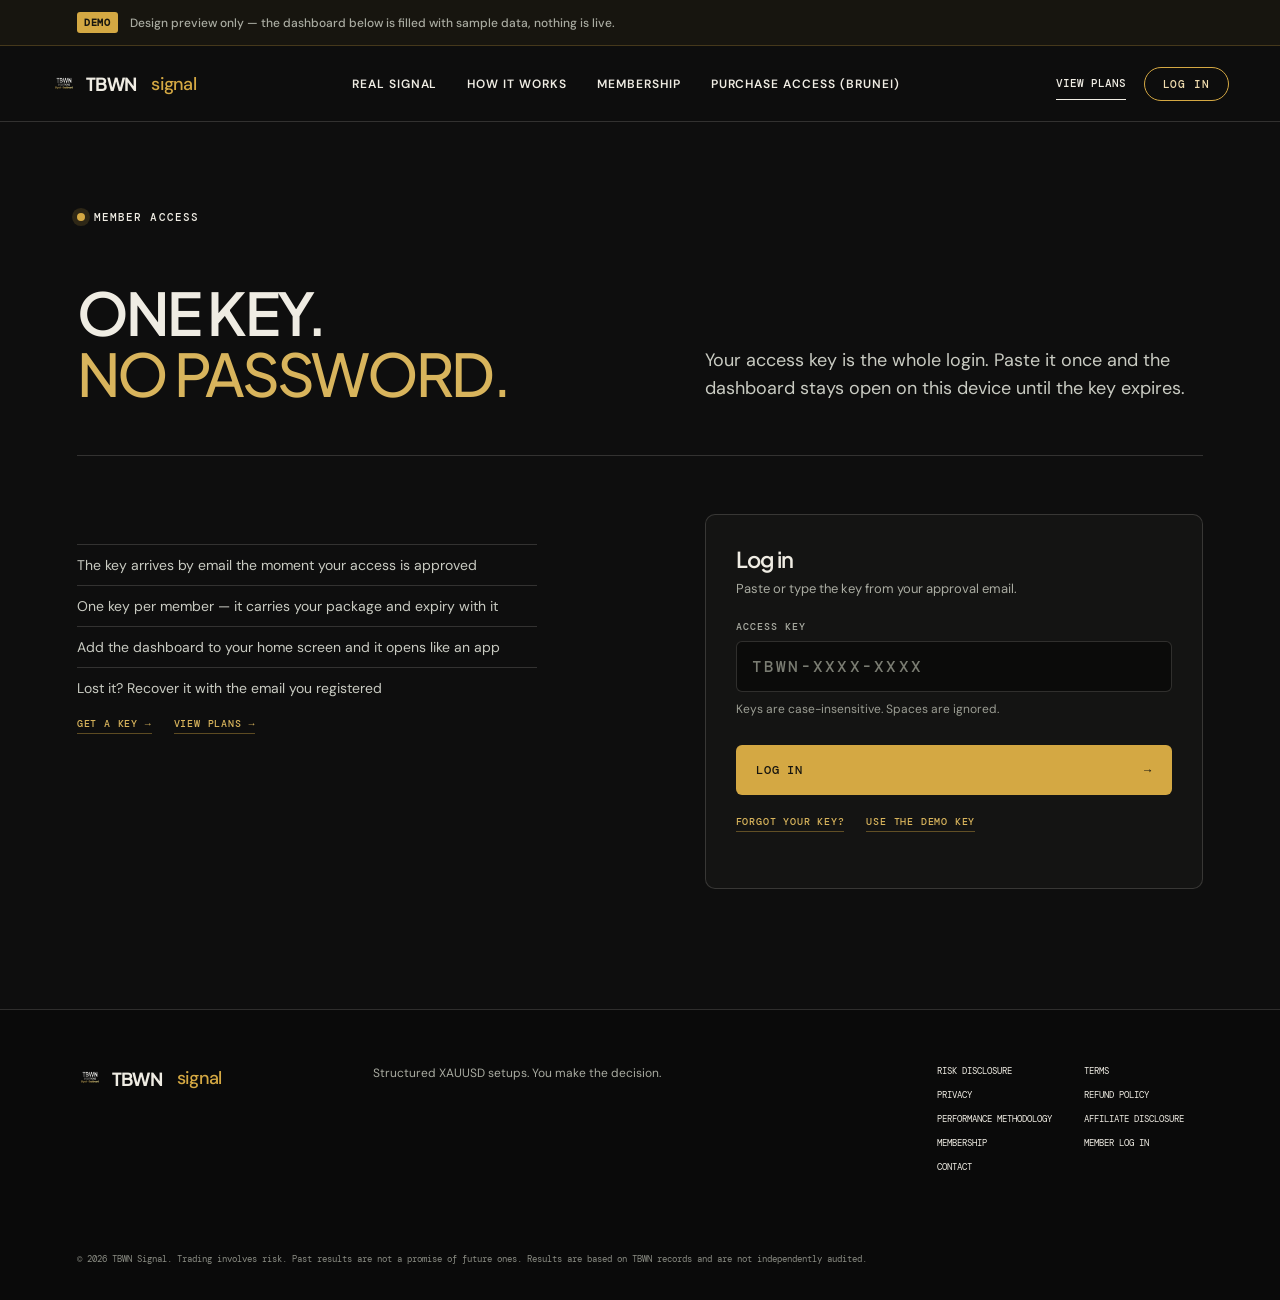
==== commit d28569d7: "copy: apply the Website Safety and Wording Review to the demo Landing record relabelled with the TP " ====
--- a/access/index.html
+++ b/access/index.html
@@ -141,7 +141,7 @@
   <header class="site-header">
     <a class="brand" href="../" aria-label="TBWN home"><img src="../assets/tbwn-logo-nav.png" alt=""> TBWN<span>signal</span></a>
     <nav aria-label="Main navigation">
-      <a href="../#signal">Real signal</a><a href="../#process">How it works</a><a href="../membership/">Membership</a><a href="../topup/">Top up (Brunei)</a>
+      <a href="../#signal">Real signal</a><a href="../#process">How it works</a><a href="../membership/">Membership</a><a href="../topup/">Purchase access (Brunei)</a>
     </nav>
     <div class="nav-actions">
       <a class="nav-cta" href="../#plans">View plans</a>
@@ -333,7 +333,7 @@
     </section>
   </main>
 
-  <footer><a class="brand" href="../"><img src="../assets/tbwn-logo-nav.png" alt=""> TBWN<span>signal</span></a><p>Structured XAUUSD setups. You make the decision.</p><div><a href="../#transparency">Risk disclosure</a><a href="../membership/">Membership</a><a href="mailto:hello@tbwnsignal.com">Contact</a></div><small>© 2026 TBWN Signal. Trading involves risk.</small></footer>
+  <footer><a class="brand" href="../"><img src="../assets/tbwn-logo-nav.png" alt=""> TBWN<span>signal</span></a><p>Structured XAUUSD setups. You make the decision.</p><div><a href="../risk/">Risk disclosure</a><a href="../terms/">Terms</a><a href="../privacy/">Privacy</a><a href="../refund/">Refund policy</a><a href="../methodology/">Performance methodology</a><a href="../affiliate/">Affiliate disclosure</a><a href="../membership/">Membership</a><a href="../access/">Member log in</a><a href="mailto:support@tbwnsignal.my">Contact</a></div><small>© 2026 TBWN Signal. Trading involves risk. Past results are not a promise of future ones. Results are based on TBWN records and are not independently audited.</small></footer>
 
 <script>
 const gate = document.getElementById('gate');
--- a/assets/site.css
+++ b/assets/site.css
@@ -171,3 +171,35 @@
   .site-header .brand{padding:8px 0}
   .page{padding:54px 6vw 84px}
 }
+
+/* ── wording-review additions ── */
+.plans h3 .upto{margin-right:10px}
+.plans h3 small{white-space:normal}
+.note-line{margin:34px 0 0;max-width:820px;font-size:14px;line-height:1.7;color:#b6b8af}
+footer>div{display:grid;grid-template-columns:1fr 1fr;gap:12px 28px}
+.record-note a{display:inline-block;margin-top:6px}
+.legal{max-width:860px}
+.legal .eyebrow{margin-bottom:34px}
+.legal h1{margin:0;font-family:'Plus Jakarta Sans',sans-serif;font-size:clamp(34px,4.2vw,56px);line-height:1.05;letter-spacing:-.045em;font-weight:600}
+.legal .updated{margin:18px 0 0;font:500 11px DM Mono,monospace;letter-spacing:.1em;text-transform:uppercase;color:#8b8d84}
+.legal .body{margin-top:44px;border-top:1px solid var(--line)}
+.legal section{padding:32px 0;border-bottom:1px solid var(--line)}
+.legal h2{margin:0;font:500 12px DM Mono,monospace;letter-spacing:.12em;text-transform:uppercase;color:#d8b45c}
+.legal p,.legal ul,.legal ol{margin:14px 0 0;max-width:68ch;font-size:16px;line-height:1.75;color:#c9cbc2}
+.legal ul,.legal ol{padding-left:1.2em}
+.legal li{margin-top:6px}
+.legal b{color:#efece3;font-weight:600}
+.legal a{color:#d8b45c;border-bottom:1px solid rgba(212,168,67,.45)}
+.pending{margin-top:16px;border:1px dashed rgba(212,168,67,.6);background:rgba(212,168,67,.07);border-radius:8px;padding:14px 16px;font-size:14px;line-height:1.65;color:#e2bf72;max-width:68ch}
+.pending b{font:500 10px DM Mono,monospace;letter-spacing:.1em;color:#f0dcae;display:block;margin-bottom:6px}
+.draft{margin:22px 0 0;border:1px solid var(--line);border-radius:8px;padding:12px 15px;font-size:13px;line-height:1.6;color:#a9aba1;max-width:68ch}
+.rev{width:100%;border-collapse:collapse;margin-top:26px;font-size:14px}
+.rev th{padding:12px 14px;text-align:left;font:500 10px DM Mono,monospace;letter-spacing:.1em;color:#a9aba1;border-bottom:1px solid var(--line)}
+.rev td{padding:14px;border-bottom:1px solid var(--line);vertical-align:top;color:#c9cbc2;line-height:1.55}
+.rev td b{color:#efece3}
+.tag{display:inline-block;border-radius:999px;padding:4px 10px;font:500 10px DM Mono,monospace;letter-spacing:.08em;text-transform:uppercase;border:1px solid var(--line);white-space:nowrap}
+.tag.done{border-color:rgba(61,220,151,.5);color:#3ddc97}
+.tag.input{border-color:rgba(212,168,67,.55);color:#e2bf72}
+.tag.later{border-color:rgba(169,171,162,.5);color:#a9aba1}
+.rev-wrap{overflow-x:auto}
+@media(max-width:600px){.legal section{padding:26px 0}.legal a{padding:4px 0}.tag,.pending b{font-size:11px}footer>div{grid-template-columns:1fr}.rev{min-width:640px}}
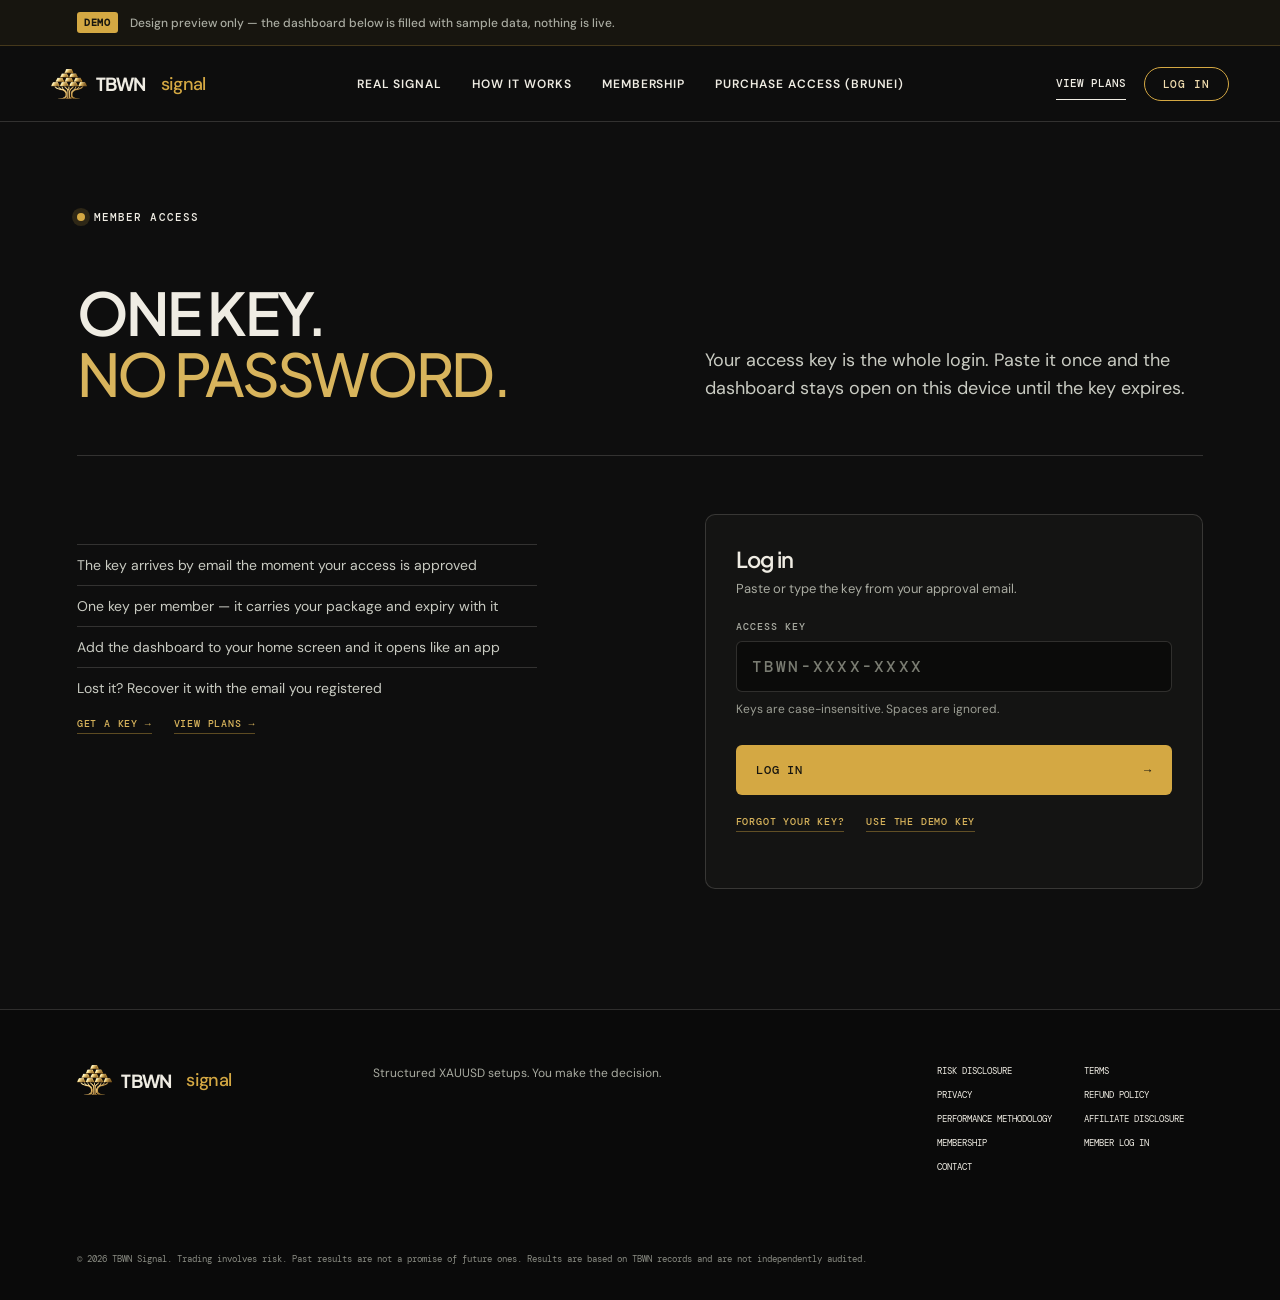
==== commit 48f00f76: "brand: add favicon + app icons with the TBWN gold-tree mark Same icon set as the live tbwnsignal.my:" ====
--- a/access/index.html
+++ b/access/index.html
@@ -6,6 +6,13 @@
   <meta name="robots" content="noindex">
   <meta name="description" content="Member access to the TBWN Signal dashboard — one key, no password.">
   <title>Member Access — TBWN Signal</title>
+  <link rel="icon" href="/favicon.ico" sizes="any">
+  <link rel="icon" href="/favicon-32x32.png" sizes="32x32" type="image/png">
+  <link rel="icon" href="/favicon-16x16.png" sizes="16x16" type="image/png">
+  <link rel="icon" href="/brand-tab-192.png" sizes="192x192" type="image/png">
+  <link rel="apple-touch-icon" href="/apple-touch-icon.png">
+  <link rel="manifest" href="/manifest.webmanifest">
+  <meta name="theme-color" content="#0f0f0f">
   <link rel="preconnect" href="https://fonts.googleapis.com">
   <link rel="preconnect" href="https://fonts.gstatic.com" crossorigin>
   <link rel="stylesheet" href="https://fonts.googleapis.com/css2?family=DM+Mono:wght@400;500&family=DM+Sans:wght@400;500&family=Newsreader:ital@0;1&family=Plus+Jakarta+Sans:wght@500;600;700&display=swap">
@@ -250,7 +257,7 @@
             <span style="font:400 10px DM Mono,monospace;color:#9b9d93">DAY · WEEK · MONTH · CUSTOM</span>
           </div>
           <div class="stat-grid">
-            <article><b>WIN RATE</b><strong>95.9%</strong></article>
+            <article><b>DID NOT REACH SL</b><strong>70 <small style="font-size:.55em;color:#9b9d93">/ 73 entered</small></strong></article>
             <article><b>TOTAL PIPS</b><strong class="gold">3,251.3</strong></article>
           </div>
           <div class="mini-grid">
--- a/assets/site.css
+++ b/assets/site.css
@@ -31,7 +31,7 @@
 body{background:var(--paper);color:#efece3}
 .site-header{background:rgba(14,14,14,.9);border-bottom:1px solid var(--line)}
 .brand{display:flex;align-items:center;gap:9px}
-.brand img{height:26px;width:auto;display:block}
+.brand img{height:30px;width:auto;display:block}
 .brand span{color:#d4a843;font-family:'DM Sans',sans-serif;font-style:normal;font-weight:500}
 .eyebrow i{background:#d4a843;box-shadow:0 0 0 5px rgba(212,168,67,.16)}
 .hero h1 em,.section-intro h2 em,.closing h2 em{color:#d8b45c}
